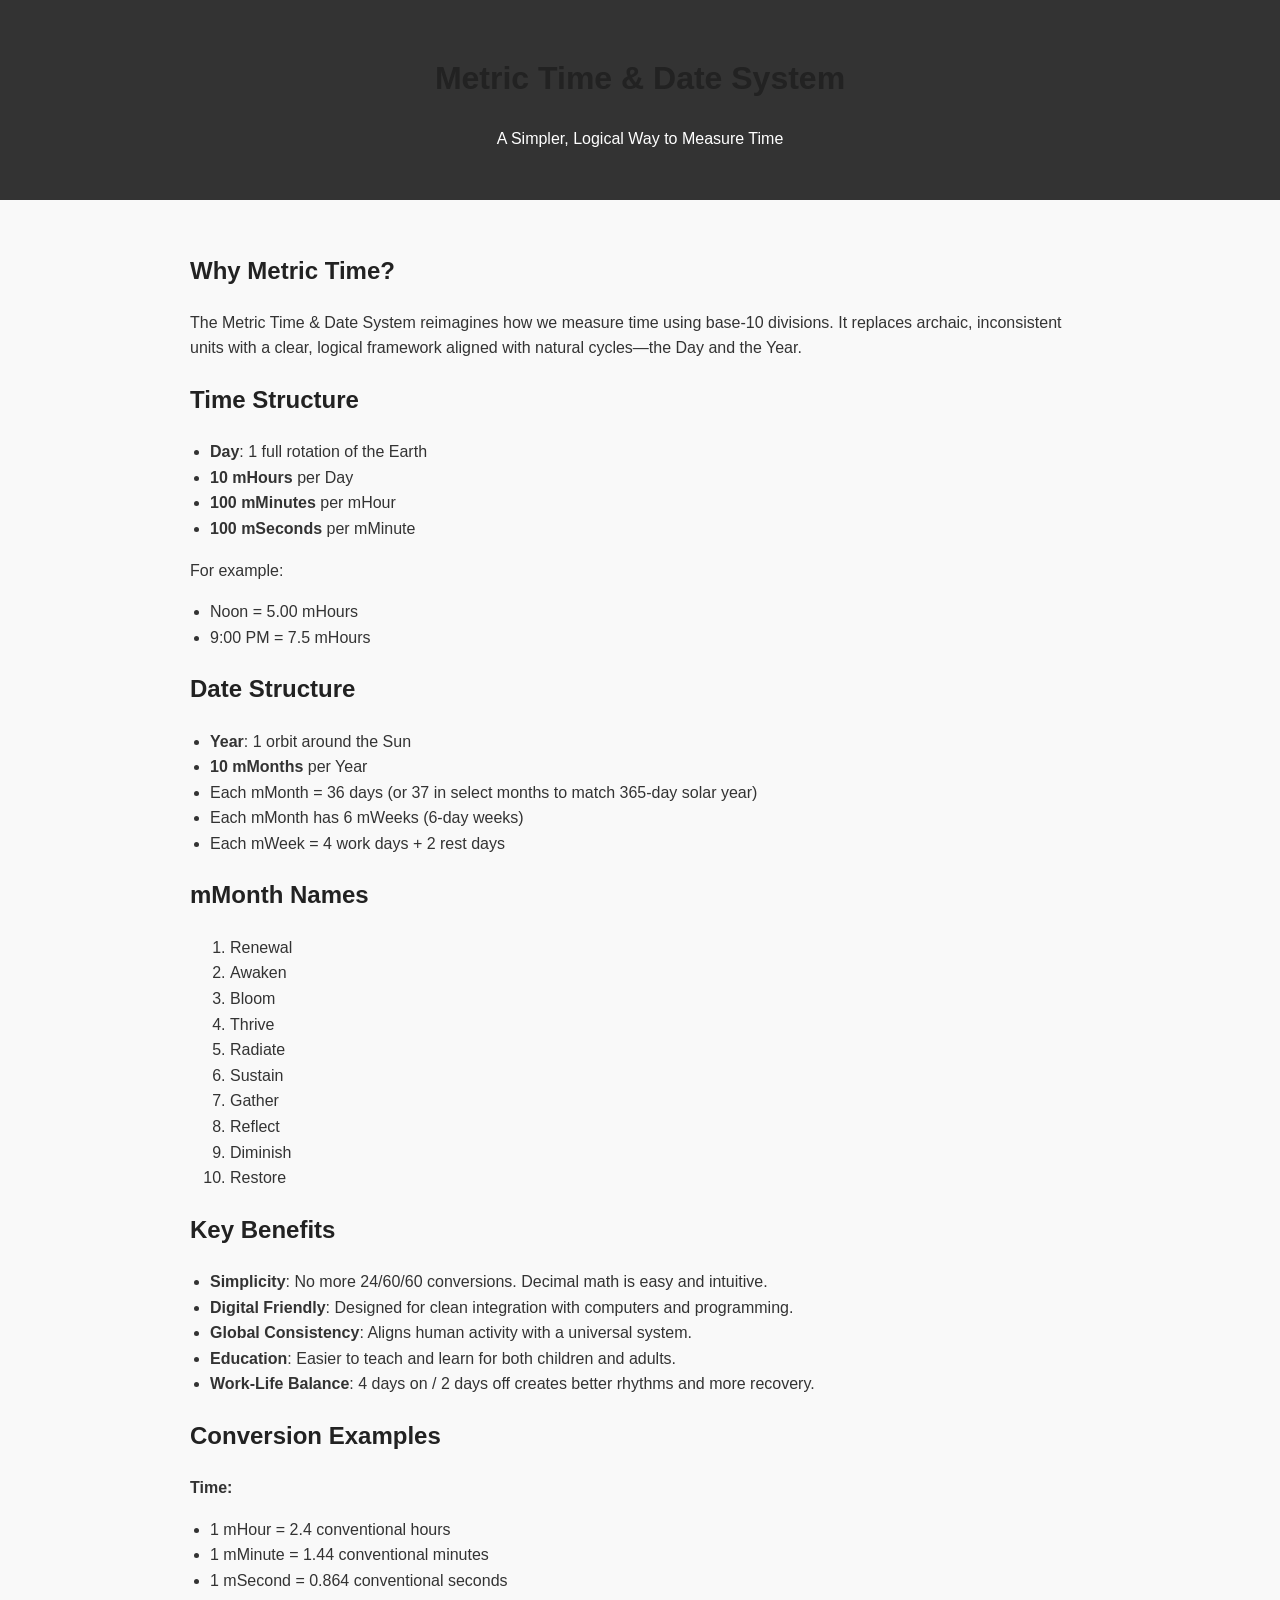
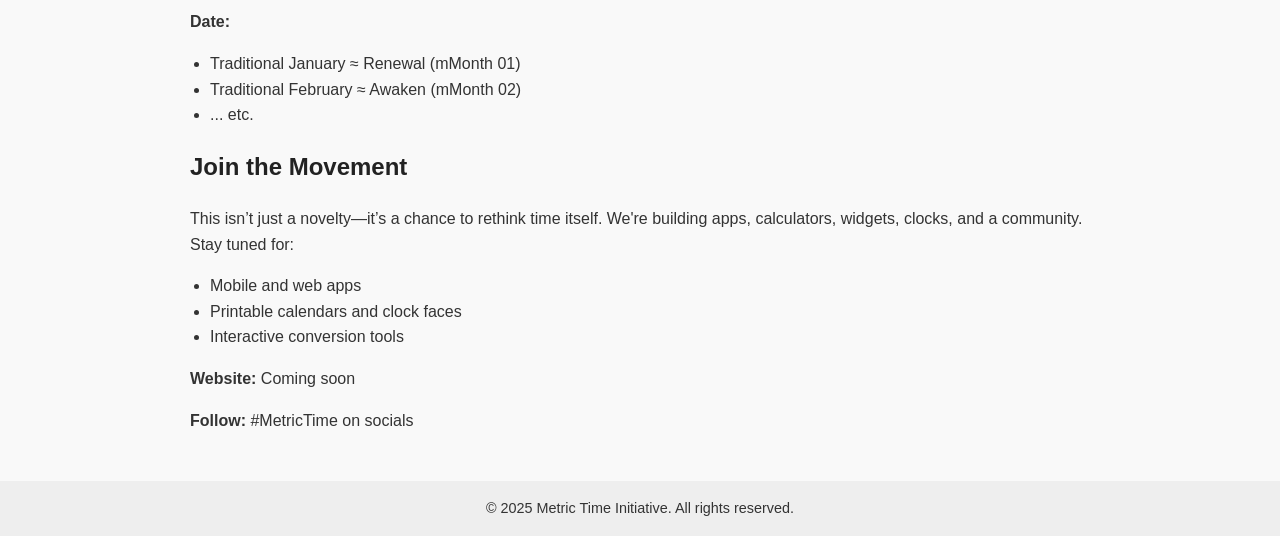
==== index.html @ c1e048f3 "Create index.html" ====
<!DOCTYPE html>
<html lang="en">
<head>
  <meta charset="UTF-8">
  <meta name="viewport" content="width=device-width, initial-scale=1.0">
  <title>Metric Time & Date System</title>
  <style>
    body {
      font-family: Arial, sans-serif;
      line-height: 1.6;
      margin: 0;
      padding: 0;
      background: #f9f9f9;
      color: #333;
    }
    header {
      background: #333;
      color: #fff;
      padding: 2rem;
      text-align: center;
    }
    section {
      padding: 2rem;
      max-width: 900px;
      margin: auto;
    }
    h1, h2, h3 {
      color: #222;
    }
    ul {
      padding-left: 20px;
    }
    footer {
      background: #eee;
      padding: 1rem;
      text-align: center;
      font-size: 0.9rem;
    }
  </style>
</head>
<body>
  <header>
    <h1>Metric Time & Date System</h1>
    <p>A Simpler, Logical Way to Measure Time</p>
  </header>

  <section>
    <h2>Why Metric Time?</h2>
    <p>The Metric Time & Date System reimagines how we measure time using base-10 divisions. It replaces archaic, inconsistent units with a clear, logical framework aligned with natural cycles—the Day and the Year.</p>

    <h2>Time Structure</h2>
    <ul>
      <li><strong>Day</strong>: 1 full rotation of the Earth</li>
      <li><strong>10 mHours</strong> per Day</li>
      <li><strong>100 mMinutes</strong> per mHour</li>
      <li><strong>100 mSeconds</strong> per mMinute</li>
    </ul>
    <p>For example:
      <ul>
        <li>Noon = 5.00 mHours</li>
        <li>9:00 PM = 7.5 mHours</li>
      </ul>
    </p>

    <h2>Date Structure</h2>
    <ul>
      <li><strong>Year</strong>: 1 orbit around the Sun</li>
      <li><strong>10 mMonths</strong> per Year</li>
      <li>Each mMonth = 36 days (or 37 in select months to match 365-day solar year)</li>
      <li>Each mMonth has 6 mWeeks (6-day weeks)</li>
      <li>Each mWeek = 4 work days + 2 rest days</li>
    </ul>

    <h2>mMonth Names</h2>
    <ol>
      <li>Renewal</li>
      <li>Awaken</li>
      <li>Bloom</li>
      <li>Thrive</li>
      <li>Radiate</li>
      <li>Sustain</li>
      <li>Gather</li>
      <li>Reflect</li>
      <li>Diminish</li>
      <li>Restore</li>
    </ol>

    <h2>Key Benefits</h2>
    <ul>
      <li><strong>Simplicity</strong>: No more 24/60/60 conversions. Decimal math is easy and intuitive.</li>
      <li><strong>Digital Friendly</strong>: Designed for clean integration with computers and programming.</li>
      <li><strong>Global Consistency</strong>: Aligns human activity with a universal system.</li>
      <li><strong>Education</strong>: Easier to teach and learn for both children and adults.</li>
      <li><strong>Work-Life Balance</strong>: 4 days on / 2 days off creates better rhythms and more recovery.</li>
    </ul>

    <h2>Conversion Examples</h2>
    <p><strong>Time:</strong></p>
    <ul>
      <li>1 mHour = 2.4 conventional hours</li>
      <li>1 mMinute = 1.44 conventional minutes</li>
      <li>1 mSecond = 0.864 conventional seconds</li>
    </ul>

    <p><strong>Date:</strong></p>
    <ul>
      <li>Traditional January ≈ Renewal (mMonth 01)</li>
      <li>Traditional February ≈ Awaken (mMonth 02)</li>
      <li>... etc.</li>
    </ul>

    <h2>Join the Movement</h2>
    <p>This isn’t just a novelty—it’s a chance to rethink time itself. We're building apps, calculators, widgets, clocks, and a community. Stay tuned for:</p>
    <ul>
      <li>Mobile and web apps</li>
      <li>Printable calendars and clock faces</li>
      <li>Interactive conversion tools</li>
    </ul>
    <p><strong>Website:</strong> Coming soon</p>
    <p><strong>Follow:</strong> #MetricTime on socials</p>
  </section>

  <footer>
    &copy; 2025 Metric Time Initiative. All rights reserved.
  </footer>
</body>
</html>
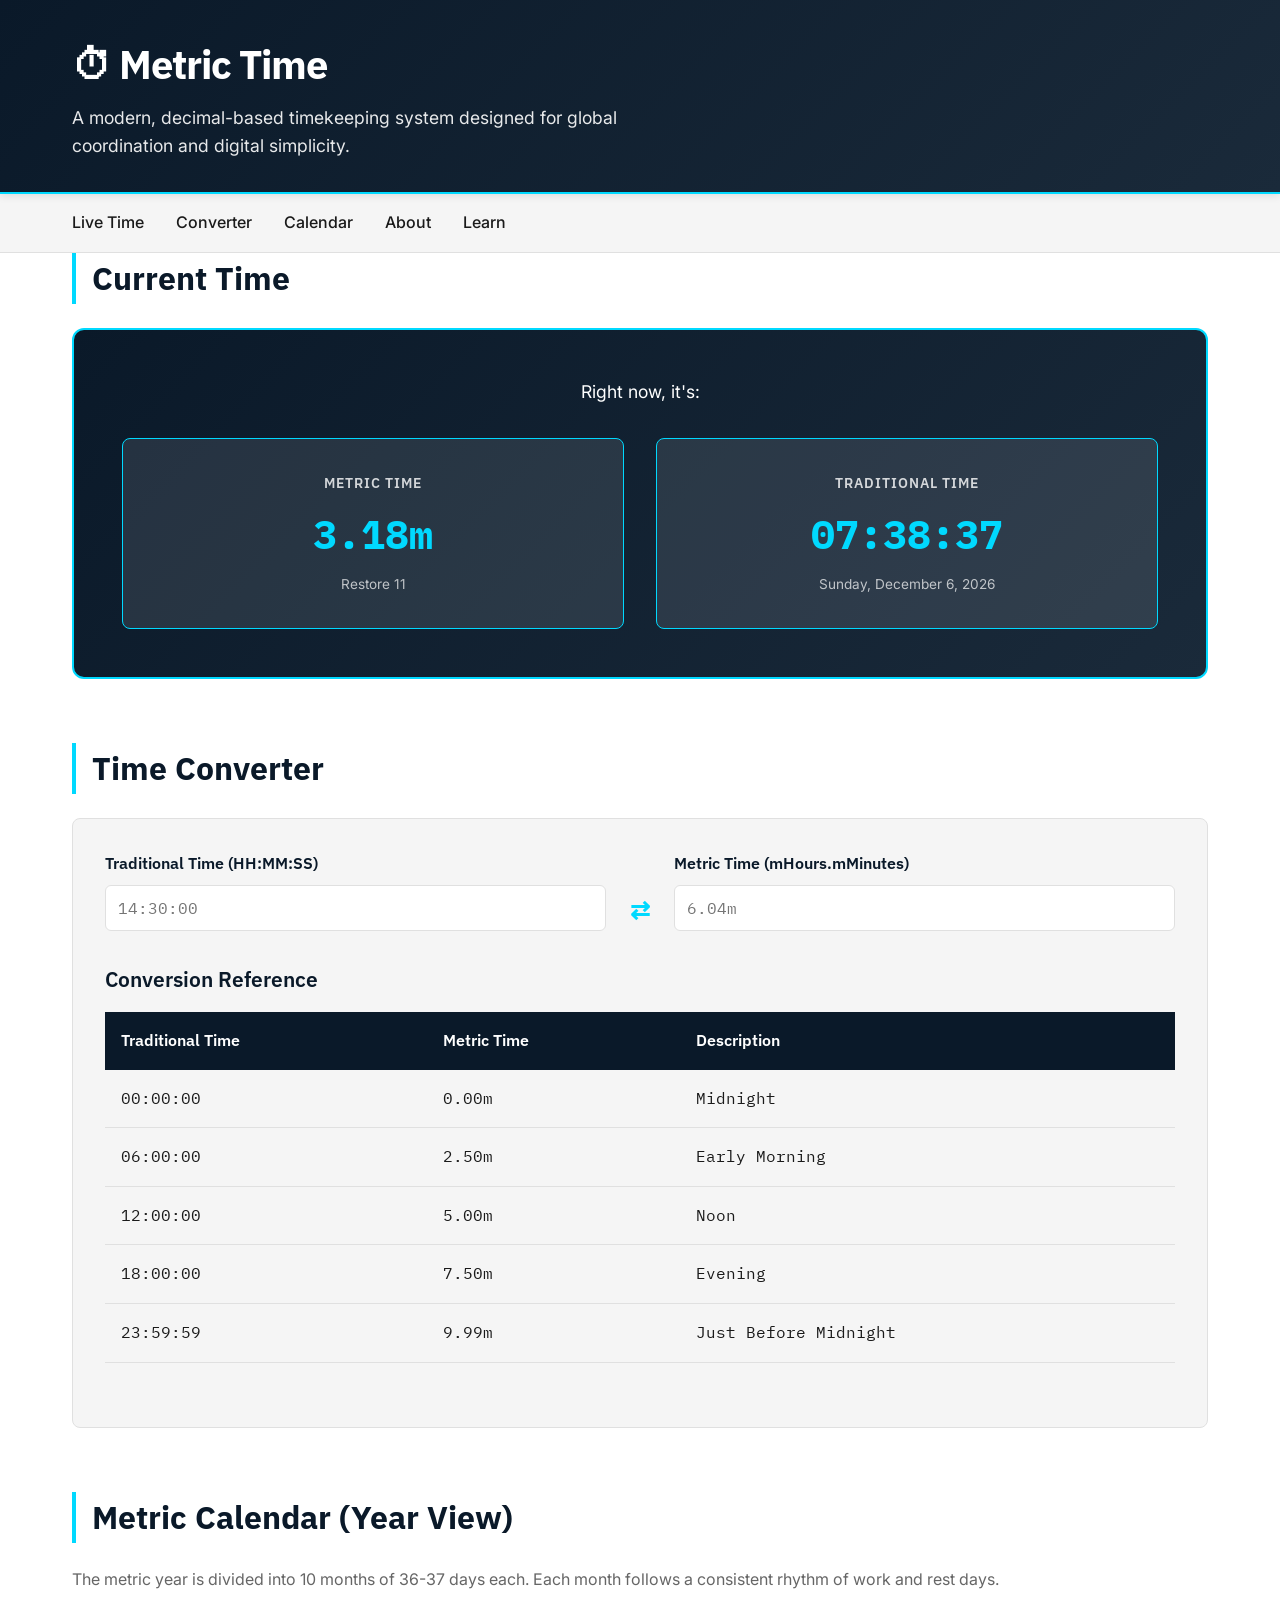
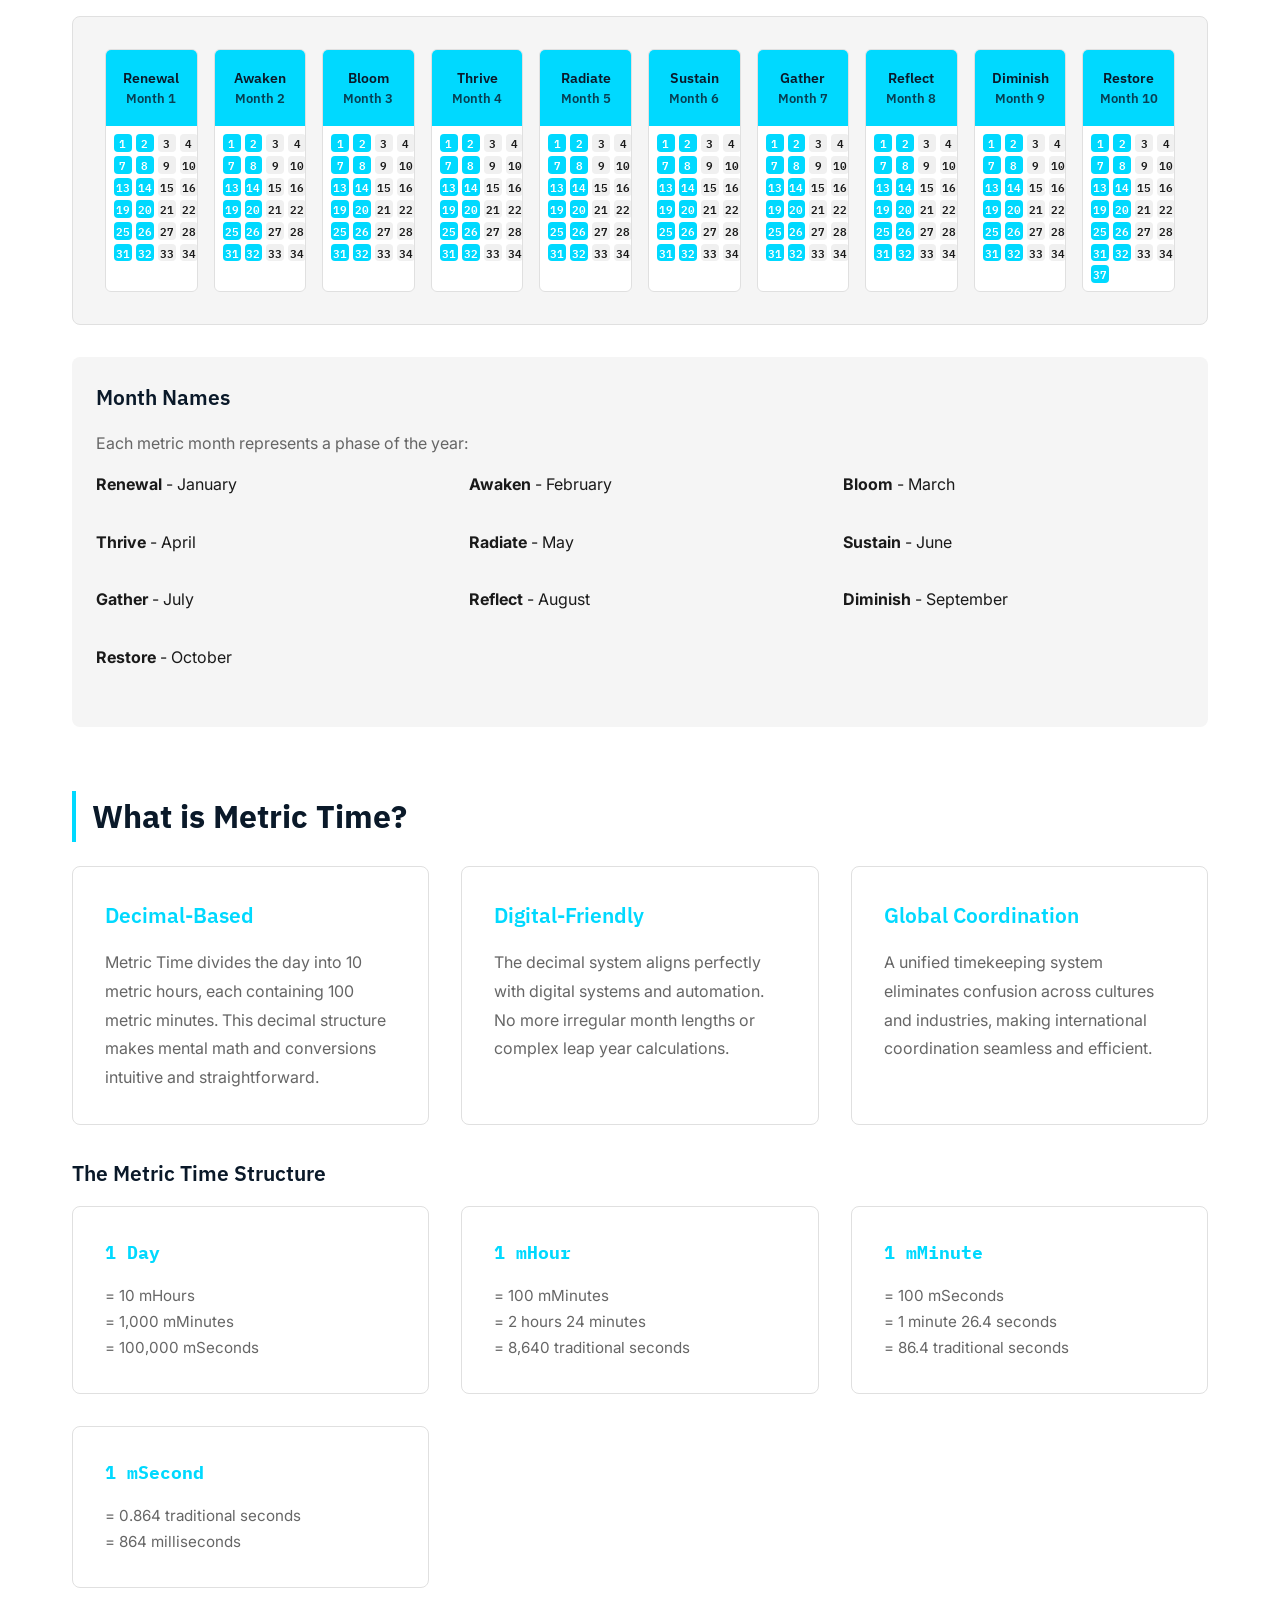
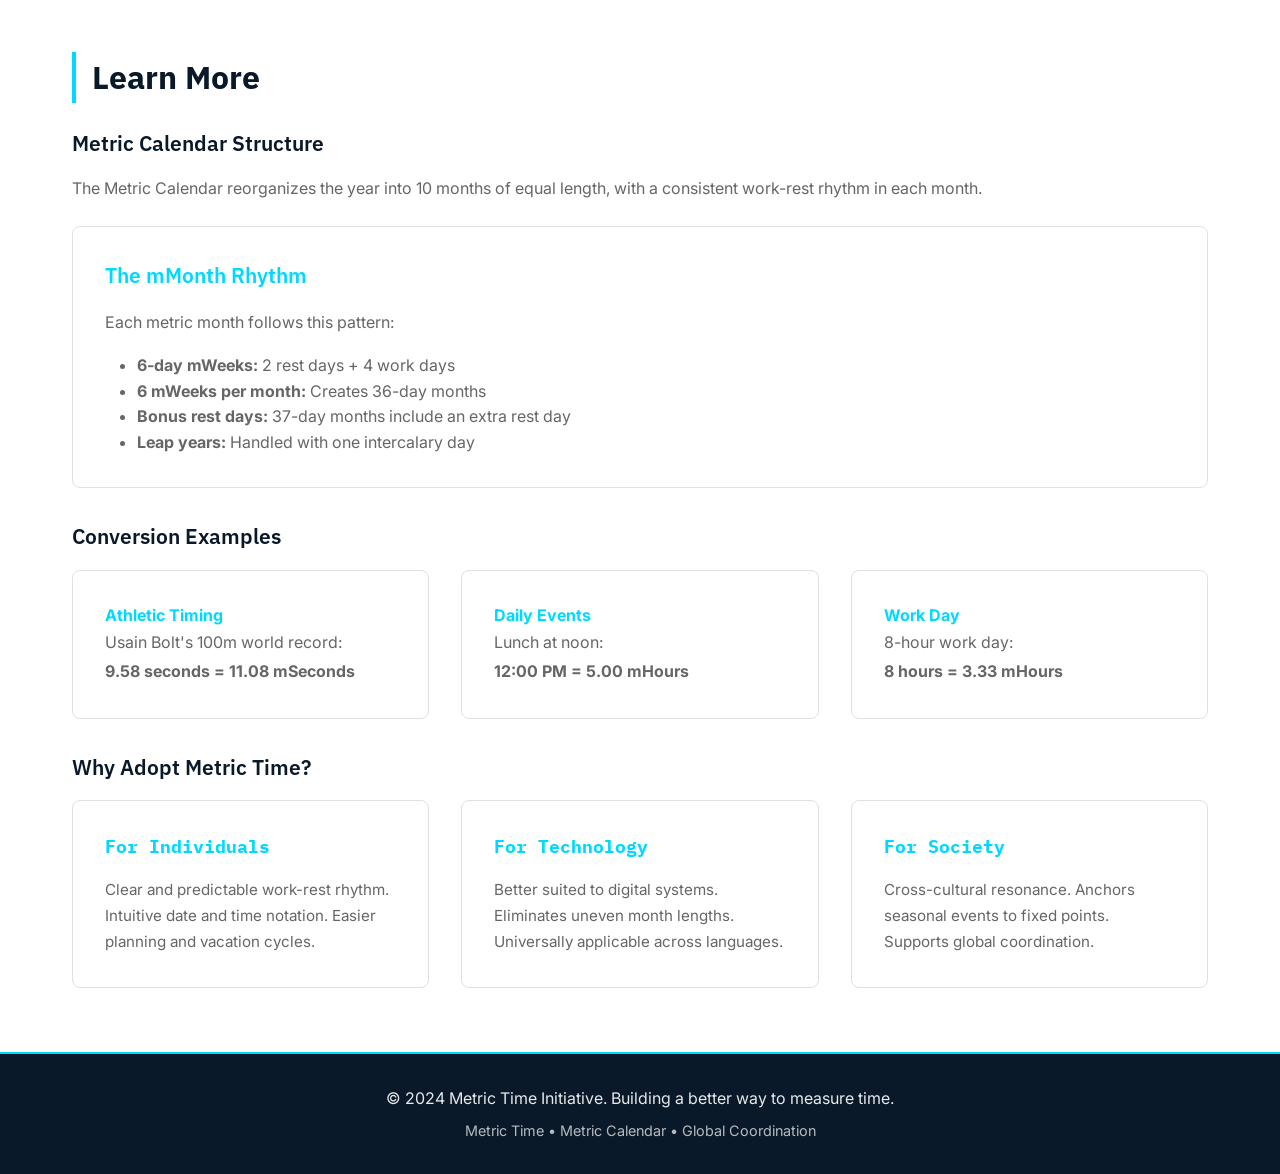
==== commit d43e7808: "Add complete Metric Time website with live converter, calendar, and educational content" ====
--- a/index.html
+++ b/index.html
@@ -1,127 +1,920 @@
 <!DOCTYPE html>
 <html lang="en">
 <head>
-  <meta charset="UTF-8">
-  <meta name="viewport" content="width=device-width, initial-scale=1.0">
-  <title>Metric Time & Date System</title>
-  <style>
-    body {
-      font-family: Arial, sans-serif;
-      line-height: 1.6;
-      margin: 0;
-      padding: 0;
-      background: #f9f9f9;
-      color: #333;
-    }
-    header {
-      background: #333;
-      color: #fff;
-      padding: 2rem;
-      text-align: center;
-    }
-    section {
-      padding: 2rem;
-      max-width: 900px;
-      margin: auto;
-    }
-    h1, h2, h3 {
-      color: #222;
-    }
-    ul {
-      padding-left: 20px;
-    }
-    footer {
-      background: #eee;
-      padding: 1rem;
-      text-align: center;
-      font-size: 0.9rem;
-    }
-  </style>
+    <meta charset="UTF-8">
+    <meta name="viewport" content="width=device-width, initial-scale=1.0">
+    <title>Metric Time - A Modern Timekeeping System</title>
+    <link rel="preconnect" href="https://fonts.googleapis.com">
+    <link rel="preconnect" href="https://fonts.gstatic.com" crossorigin>
+    <link href="https://fonts.googleapis.com/css2?family=IBM+Plex+Mono:wght@400;600;700&family=IBM+Plex+Sans:wght@400;500;600;700&family=Inter:wght@400;500;600;700&display=swap" rel="stylesheet">
+    <style>
+        * {
+            margin: 0;
+            padding: 0;
+            box-sizing: border-box;
+        }
+
+        :root {
+            --primary: #00d9ff;
+            --primary-dark: #00a8cc;
+            --secondary: #0a1929;
+            --text: #1a1a1a;
+            --text-light: #666666;
+            --bg: #ffffff;
+            --bg-light: #f5f5f5;
+            --border: #e0e0e0;
+            --success: #28a745;
+            --warning: #ff9800;
+        }
+
+        body {
+            font-family: 'Inter', -apple-system, BlinkMacSystemFont, 'Segoe UI', Roboto, sans-serif;
+            color: var(--text);
+            background-color: var(--bg);
+            line-height: 1.6;
+        }
+
+        header {
+            background: linear-gradient(135deg, var(--secondary) 0%, #1a2a3a 100%);
+            color: white;
+            padding: 2rem 0;
+            border-bottom: 2px solid var(--primary);
+            position: sticky;
+            top: 0;
+            z-index: 100;
+            box-shadow: 0 2px 8px rgba(0, 0, 0, 0.1);
+        }
+
+        .container {
+            max-width: 1200px;
+            margin: 0 auto;
+            padding: 0 2rem;
+        }
+
+        header h1 {
+            font-family: 'IBM Plex Sans', sans-serif;
+            font-size: 2.5rem;
+            font-weight: 700;
+            margin-bottom: 0.5rem;
+            letter-spacing: -1px;
+        }
+
+        header p {
+            font-size: 1.1rem;
+            opacity: 0.9;
+            max-width: 600px;
+        }
+
+        nav {
+            background: var(--bg-light);
+            border-bottom: 1px solid var(--border);
+            padding: 1rem 0;
+            position: sticky;
+            top: 80px;
+            z-index: 99;
+        }
+
+        nav ul {
+            list-style: none;
+            display: flex;
+            gap: 2rem;
+            max-width: 1200px;
+            margin: 0 auto;
+            padding: 0 2rem;
+        }
+
+        nav a {
+            text-decoration: none;
+            color: var(--text);
+            font-weight: 500;
+            transition: color 0.3s ease;
+            padding: 0.5rem 0;
+            border-bottom: 2px solid transparent;
+        }
+
+        nav a:hover {
+            color: var(--primary);
+            border-bottom-color: var(--primary);
+        }
+
+        main {
+            padding: 3rem 0;
+        }
+
+        section {
+            margin-bottom: 4rem;
+            scroll-margin-top: 180px;
+        }
+
+        h2 {
+            font-family: 'IBM Plex Sans', sans-serif;
+            font-size: 2rem;
+            font-weight: 700;
+            margin-bottom: 1.5rem;
+            color: var(--secondary);
+            border-left: 4px solid var(--primary);
+            padding-left: 1rem;
+        }
+
+        h3 {
+            font-family: 'IBM Plex Sans', sans-serif;
+            font-size: 1.3rem;
+            font-weight: 600;
+            margin-bottom: 1rem;
+            color: var(--secondary);
+        }
+
+        .grid {
+            display: grid;
+            grid-template-columns: repeat(auto-fit, minmax(300px, 1fr));
+            gap: 2rem;
+            margin-bottom: 2rem;
+        }
+
+        .card {
+            background: var(--bg);
+            border: 1px solid var(--border);
+            border-radius: 8px;
+            padding: 2rem;
+            transition: all 0.3s ease;
+        }
+
+        .card:hover {
+            border-color: var(--primary);
+            box-shadow: 0 4px 12px rgba(0, 217, 255, 0.1);
+            transform: translateY(-2px);
+        }
+
+        .card h3 {
+            color: var(--primary);
+            margin-bottom: 1rem;
+        }
+
+        .card p {
+            color: var(--text-light);
+            line-height: 1.8;
+        }
+
+        /* Live Display Section */
+        .live-display {
+            background: linear-gradient(135deg, var(--secondary) 0%, #1a2a3a 100%);
+            color: white;
+            padding: 3rem;
+            border-radius: 12px;
+            margin-bottom: 2rem;
+            text-align: center;
+            border: 2px solid var(--primary);
+        }
+
+        .time-display {
+            display: grid;
+            grid-template-columns: 1fr 1fr;
+            gap: 2rem;
+            margin-top: 2rem;
+        }
+
+        .time-box {
+            background: rgba(255, 255, 255, 0.1);
+            padding: 2rem;
+            border-radius: 8px;
+            border: 1px solid var(--primary);
+        }
+
+        .time-box h4 {
+            font-family: 'IBM Plex Sans', sans-serif;
+            font-size: 0.9rem;
+            font-weight: 600;
+            opacity: 0.8;
+            margin-bottom: 0.5rem;
+            text-transform: uppercase;
+            letter-spacing: 1px;
+        }
+
+        .time-value {
+            font-family: 'IBM Plex Mono', monospace;
+            font-size: 2.5rem;
+            font-weight: 700;
+            color: var(--primary);
+            margin-bottom: 0.5rem;
+        }
+
+        .time-label {
+            font-size: 0.85rem;
+            opacity: 0.7;
+        }
+
+        /* Converter Section */
+        .converter {
+            background: var(--bg-light);
+            padding: 2rem;
+            border-radius: 8px;
+            border: 1px solid var(--border);
+        }
+
+        .converter-grid {
+            display: grid;
+            grid-template-columns: 1fr auto 1fr;
+            gap: 1.5rem;
+            align-items: flex-end;
+            margin-bottom: 2rem;
+        }
+
+        .input-group {
+            display: flex;
+            flex-direction: column;
+        }
+
+        .input-group label {
+            font-weight: 600;
+            margin-bottom: 0.5rem;
+            color: var(--secondary);
+            font-family: 'IBM Plex Sans', sans-serif;
+        }
+
+        .input-group input {
+            padding: 0.75rem;
+            border: 1px solid var(--border);
+            border-radius: 6px;
+            font-family: 'IBM Plex Mono', monospace;
+            font-size: 1rem;
+            transition: border-color 0.3s ease;
+        }
+
+        .input-group input:focus {
+            outline: none;
+            border-color: var(--primary);
+            box-shadow: 0 0 0 3px rgba(0, 217, 255, 0.1);
+        }
+
+        .converter-arrow {
+            color: var(--primary);
+            font-size: 1.5rem;
+            font-weight: bold;
+        }
+
+        .result-box {
+            background: white;
+            padding: 1.5rem;
+            border-radius: 6px;
+            border-left: 4px solid var(--primary);
+            margin-top: 1rem;
+        }
+
+        .result-box p {
+            font-family: 'IBM Plex Mono', monospace;
+            font-size: 1.1rem;
+            color: var(--primary);
+            font-weight: 600;
+        }
+
+        /* Calendar Section */
+        .calendar-container {
+            background: var(--bg-light);
+            padding: 2rem;
+            border-radius: 8px;
+            border: 1px solid var(--border);
+            overflow-x: auto;
+        }
+
+        .calendar-grid {
+            display: grid;
+            grid-template-columns: repeat(10, 1fr);
+            gap: 1rem;
+            min-width: 1000px;
+        }
+
+        .month-column {
+            background: white;
+            border: 1px solid var(--border);
+            border-radius: 6px;
+            overflow: hidden;
+        }
+
+        .month-header {
+            background: var(--primary);
+            color: var(--secondary);
+            padding: 1rem;
+            text-align: center;
+            font-weight: 600;
+            font-family: 'IBM Plex Sans', sans-serif;
+            font-size: 0.9rem;
+        }
+
+        .month-days {
+            padding: 0.5rem;
+            display: grid;
+            grid-template-columns: repeat(6, 1fr);
+            gap: 0.25rem;
+        }
+
+        .day {
+            aspect-ratio: 1;
+            display: flex;
+            align-items: center;
+            justify-content: center;
+            font-size: 0.7rem;
+            font-weight: 600;
+            border-radius: 4px;
+            cursor: pointer;
+            transition: all 0.2s ease;
+            font-family: 'IBM Plex Mono', monospace;
+        }
+
+        .day.work {
+            background: #f0f0f0;
+            color: var(--text);
+        }
+
+        .day.rest {
+            background: var(--primary);
+            color: white;
+        }
+
+        .day:hover {
+            transform: scale(1.1);
+            box-shadow: 0 2px 4px rgba(0, 0, 0, 0.2);
+        }
+
+        /* Education Section */
+        .education-grid {
+            display: grid;
+            grid-template-columns: repeat(auto-fit, minmax(280px, 1fr));
+            gap: 2rem;
+        }
+
+        .education-card {
+            background: white;
+            border: 1px solid var(--border);
+            border-radius: 8px;
+            padding: 2rem;
+        }
+
+        .education-card h4 {
+            font-family: 'IBM Plex Mono', monospace;
+            color: var(--primary);
+            margin-bottom: 1rem;
+            font-size: 1.1rem;
+        }
+
+        .education-card p {
+            color: var(--text-light);
+            font-size: 0.95rem;
+            line-height: 1.7;
+        }
+
+        /* Comparison Table */
+        .comparison-table {
+            width: 100%;
+            border-collapse: collapse;
+            margin-bottom: 2rem;
+        }
+
+        .comparison-table th {
+            background: var(--secondary);
+            color: white;
+            padding: 1rem;
+            text-align: left;
+            font-family: 'IBM Plex Sans', sans-serif;
+            font-weight: 600;
+        }
+
+        .comparison-table td {
+            padding: 1rem;
+            border-bottom: 1px solid var(--border);
+            font-family: 'IBM Plex Mono', monospace;
+        }
+
+        .comparison-table tr:hover {
+            background: var(--bg-light);
+        }
+
+        /* Button Styles */
+        button {
+            background: var(--primary);
+            color: var(--secondary);
+            border: none;
+            padding: 0.75rem 1.5rem;
+            border-radius: 6px;
+            font-weight: 600;
+            cursor: pointer;
+            transition: all 0.3s ease;
+            font-family: 'IBM Plex Sans', sans-serif;
+        }
+
+        button:hover {
+            background: var(--primary-dark);
+            transform: translateY(-2px);
+            box-shadow: 0 4px 12px rgba(0, 217, 255, 0.2);
+        }
+
+        button:active {
+            transform: translateY(0);
+        }
+
+        /* Footer */
+        footer {
+            background: var(--secondary);
+            color: white;
+            padding: 2rem 0;
+            margin-top: 4rem;
+            border-top: 2px solid var(--primary);
+            text-align: center;
+        }
+
+        footer p {
+            opacity: 0.9;
+        }
+
+        /* Responsive */
+        @media (max-width: 768px) {
+            header h1 {
+                font-size: 1.8rem;
+            }
+
+            nav ul {
+                flex-direction: column;
+                gap: 0.5rem;
+            }
+
+            .time-display {
+                grid-template-columns: 1fr;
+            }
+
+            .converter-grid {
+                grid-template-columns: 1fr;
+            }
+
+            .converter-arrow {
+                transform: rotate(90deg);
+                margin: 0.5rem 0;
+            }
+
+            .calendar-grid {
+                min-width: 100%;
+                grid-template-columns: repeat(5, 1fr);
+            }
+
+            .month-column {
+                font-size: 0.8rem;
+            }
+        }
+
+        /* Utility Classes */
+        .text-center {
+            text-align: center;
+        }
+
+        .mt-2 {
+            margin-top: 1rem;
+        }
+
+        .mt-4 {
+            margin-top: 2rem;
+        }
+
+        .mb-2 {
+            margin-bottom: 1rem;
+        }
+
+        .mb-4 {
+            margin-bottom: 2rem;
+        }
+
+        .highlight {
+            color: var(--primary);
+            font-weight: 600;
+        }
+
+        code {
+            background: var(--bg-light);
+            padding: 0.25rem 0.5rem;
+            border-radius: 4px;
+            font-family: 'IBM Plex Mono', monospace;
+            font-size: 0.9em;
+        }
+    </style>
 </head>
 <body>
-  <header>
-    <h1>Metric Time & Date System</h1>
-    <p>A Simpler, Logical Way to Measure Time</p>
-  </header>
-
-  <section>
-    <h2>Why Metric Time?</h2>
-    <p>The Metric Time & Date System reimagines how we measure time using base-10 divisions. It replaces archaic, inconsistent units with a clear, logical framework aligned with natural cycles—the Day and the Year.</p>
-
-    <h2>Time Structure</h2>
-    <ul>
-      <li><strong>Day</strong>: 1 full rotation of the Earth</li>
-      <li><strong>10 mHours</strong> per Day</li>
-      <li><strong>100 mMinutes</strong> per mHour</li>
-      <li><strong>100 mSeconds</strong> per mMinute</li>
-    </ul>
-    <p>For example:
-      <ul>
-        <li>Noon = 5.00 mHours</li>
-        <li>9:00 PM = 7.5 mHours</li>
-      </ul>
-    </p>
-
-    <h2>Date Structure</h2>
-    <ul>
-      <li><strong>Year</strong>: 1 orbit around the Sun</li>
-      <li><strong>10 mMonths</strong> per Year</li>
-      <li>Each mMonth = 36 days (or 37 in select months to match 365-day solar year)</li>
-      <li>Each mMonth has 6 mWeeks (6-day weeks)</li>
-      <li>Each mWeek = 4 work days + 2 rest days</li>
-    </ul>
-
-    <h2>mMonth Names</h2>
-    <ol>
-      <li>Renewal</li>
-      <li>Awaken</li>
-      <li>Bloom</li>
-      <li>Thrive</li>
-      <li>Radiate</li>
-      <li>Sustain</li>
-      <li>Gather</li>
-      <li>Reflect</li>
-      <li>Diminish</li>
-      <li>Restore</li>
-    </ol>
-
-    <h2>Key Benefits</h2>
-    <ul>
-      <li><strong>Simplicity</strong>: No more 24/60/60 conversions. Decimal math is easy and intuitive.</li>
-      <li><strong>Digital Friendly</strong>: Designed for clean integration with computers and programming.</li>
-      <li><strong>Global Consistency</strong>: Aligns human activity with a universal system.</li>
-      <li><strong>Education</strong>: Easier to teach and learn for both children and adults.</li>
-      <li><strong>Work-Life Balance</strong>: 4 days on / 2 days off creates better rhythms and more recovery.</li>
-    </ul>
-
-    <h2>Conversion Examples</h2>
-    <p><strong>Time:</strong></p>
-    <ul>
-      <li>1 mHour = 2.4 conventional hours</li>
-      <li>1 mMinute = 1.44 conventional minutes</li>
-      <li>1 mSecond = 0.864 conventional seconds</li>
-    </ul>
-
-    <p><strong>Date:</strong></p>
-    <ul>
-      <li>Traditional January ≈ Renewal (mMonth 01)</li>
-      <li>Traditional February ≈ Awaken (mMonth 02)</li>
-      <li>... etc.</li>
-    </ul>
-
-    <h2>Join the Movement</h2>
-    <p>This isn’t just a novelty—it’s a chance to rethink time itself. We're building apps, calculators, widgets, clocks, and a community. Stay tuned for:</p>
-    <ul>
-      <li>Mobile and web apps</li>
-      <li>Printable calendars and clock faces</li>
-      <li>Interactive conversion tools</li>
-    </ul>
-    <p><strong>Website:</strong> Coming soon</p>
-    <p><strong>Follow:</strong> #MetricTime on socials</p>
-  </section>
-
-  <footer>
-    &copy; 2025 Metric Time Initiative. All rights reserved.
-  </footer>
+    <header>
+        <div class="container">
+            <h1>⏱ Metric Time</h1>
+            <p>A modern, decimal-based timekeeping system designed for global coordination and digital simplicity.</p>
+        </div>
+    </header>
+
+    <nav>
+        <ul>
+            <li><a href="#live">Live Time</a></li>
+            <li><a href="#converter">Converter</a></li>
+            <li><a href="#calendar">Calendar</a></li>
+            <li><a href="#about">About</a></li>
+            <li><a href="#education">Learn</a></li>
+        </ul>
+    </nav>
+
+    <main class="container">
+        <!-- Live Display Section -->
+        <section id="live">
+            <h2>Current Time</h2>
+            <div class="live-display">
+                <p style="font-size: 1.1rem; margin-bottom: 1rem;">Right now, it's:</p>
+                <div class="time-display">
+                    <div class="time-box">
+                        <h4>Metric Time</h4>
+                        <div class="time-value" id="metricTime">0.00m</div>
+                        <div class="time-label" id="metricDate">Loading...</div>
+                    </div>
+                    <div class="time-box">
+                        <h4>Traditional Time</h4>
+                        <div class="time-value" id="traditionalTime">00:00:00</div>
+                        <div class="time-label" id="traditionalDate">Loading...</div>
+                    </div>
+                </div>
+            </div>
+        </section>
+
+        <!-- Converter Section -->
+        <section id="converter">
+            <h2>Time Converter</h2>
+            <div class="converter">
+                <div class="converter-grid">
+                    <div class="input-group">
+                        <label for="tradInput">Traditional Time (HH:MM:SS)</label>
+                        <input type="text" id="tradInput" placeholder="14:30:00">
+                    </div>
+                    <div class="converter-arrow">⇄</div>
+                    <div class="input-group">
+                        <label for="metricInput">Metric Time (mHours.mMinutes)</label>
+                        <input type="text" id="metricInput" placeholder="6.04m">
+                    </div>
+                </div>
+
+                <div id="conversionResult"></div>
+
+                <h3 style="margin-top: 2rem;">Conversion Reference</h3>
+                <table class="comparison-table">
+                    <thead>
+                        <tr>
+                            <th>Traditional Time</th>
+                            <th>Metric Time</th>
+                            <th>Description</th>
+                        </tr>
+                    </thead>
+                    <tbody>
+                        <tr>
+                            <td>00:00:00</td>
+                            <td>0.00m</td>
+                            <td>Midnight</td>
+                        </tr>
+                        <tr>
+                            <td>06:00:00</td>
+                            <td>2.50m</td>
+                            <td>Early Morning</td>
+                        </tr>
+                        <tr>
+                            <td>12:00:00</td>
+                            <td>5.00m</td>
+                            <td>Noon</td>
+                        </tr>
+                        <tr>
+                            <td>18:00:00</td>
+                            <td>7.50m</td>
+                            <td>Evening</td>
+                        </tr>
+                        <tr>
+                            <td>23:59:59</td>
+                            <td>9.99m</td>
+                            <td>Just Before Midnight</td>
+                        </tr>
+                    </tbody>
+                </table>
+            </div>
+        </section>
+
+        <!-- Calendar Section -->
+        <section id="calendar">
+            <h2>Metric Calendar (Year View)</h2>
+            <p style="margin-bottom: 1.5rem; color: var(--text-light);">
+                The metric year is divided into 10 months of 36-37 days each. Each month follows a consistent rhythm of work and rest days.
+            </p>
+            <div class="calendar-container">
+                <div class="calendar-grid" id="calendarGrid"></div>
+            </div>
+            <div style="margin-top: 2rem; padding: 1.5rem; background: var(--bg-light); border-radius: 8px;">
+                <h3>Month Names</h3>
+                <p style="color: var(--text-light); margin-bottom: 1rem;">Each metric month represents a phase of the year:</p>
+                <div class="grid">
+                    <div><strong>Renewal</strong> - January</div>
+                    <div><strong>Awaken</strong> - February</div>
+                    <div><strong>Bloom</strong> - March</div>
+                    <div><strong>Thrive</strong> - April</div>
+                    <div><strong>Radiate</strong> - May</div>
+                    <div><strong>Sustain</strong> - June</div>
+                    <div><strong>Gather</strong> - July</div>
+                    <div><strong>Reflect</strong> - August</div>
+                    <div><strong>Diminish</strong> - September</div>
+                    <div><strong>Restore</strong> - October</div>
+                </div>
+            </div>
+        </section>
+
+        <!-- About Section -->
+        <section id="about">
+            <h2>What is Metric Time?</h2>
+            <div class="grid">
+                <div class="card">
+                    <h3>Decimal-Based</h3>
+                    <p>Metric Time divides the day into 10 metric hours, each containing 100 metric minutes. This decimal structure makes mental math and conversions intuitive and straightforward.</p>
+                </div>
+                <div class="card">
+                    <h3>Digital-Friendly</h3>
+                    <p>The decimal system aligns perfectly with digital systems and automation. No more irregular month lengths or complex leap year calculations.</p>
+                </div>
+                <div class="card">
+                    <h3>Global Coordination</h3>
+                    <p>A unified timekeeping system eliminates confusion across cultures and industries, making international coordination seamless and efficient.</p>
+                </div>
+            </div>
+
+            <h3 style="margin-top: 2rem;">The Metric Time Structure</h3>
+            <div class="education-grid">
+                <div class="education-card">
+                    <h4>1 Day</h4>
+                    <p>= 10 mHours<br>= 1,000 mMinutes<br>= 100,000 mSeconds</p>
+                </div>
+                <div class="education-card">
+                    <h4>1 mHour</h4>
+                    <p>= 100 mMinutes<br>= 2 hours 24 minutes<br>= 8,640 traditional seconds</p>
+                </div>
+                <div class="education-card">
+                    <h4>1 mMinute</h4>
+                    <p>= 100 mSeconds<br>= 1 minute 26.4 seconds<br>= 86.4 traditional seconds</p>
+                </div>
+                <div class="education-card">
+                    <h4>1 mSecond</h4>
+                    <p>= 0.864 traditional seconds<br>= 864 milliseconds</p>
+                </div>
+            </div>
+        </section>
+
+        <!-- Education Section -->
+        <section id="education">
+            <h2>Learn More</h2>
+            
+            <h3>Metric Calendar Structure</h3>
+            <p style="margin-bottom: 1.5rem; color: var(--text-light);">
+                The Metric Calendar reorganizes the year into 10 months of equal length, with a consistent work-rest rhythm in each month.
+            </p>
+            
+            <div class="card" style="margin-bottom: 2rem;">
+                <h3>The mMonth Rhythm</h3>
+                <p style="margin-bottom: 1rem;">Each metric month follows this pattern:</p>
+                <ul style="margin-left: 2rem; color: var(--text-light);">
+                    <li><strong>6-day mWeeks:</strong> 2 rest days + 4 work days</li>
+                    <li><strong>6 mWeeks per month:</strong> Creates 36-day months</li>
+                    <li><strong>Bonus rest days:</strong> 37-day months include an extra rest day</li>
+                    <li><strong>Leap years:</strong> Handled with one intercalary day</li>
+                </ul>
+            </div>
+
+            <h3>Conversion Examples</h3>
+            <div class="grid">
+                <div class="card">
+                    <h4 style="color: var(--primary);">Athletic Timing</h4>
+                    <p>Usain Bolt's 100m world record:<br><strong>9.58 seconds = 11.08 mSeconds</strong></p>
+                </div>
+                <div class="card">
+                    <h4 style="color: var(--primary);">Daily Events</h4>
+                    <p>Lunch at noon:<br><strong>12:00 PM = 5.00 mHours</strong></p>
+                </div>
+                <div class="card">
+                    <h4 style="color: var(--primary);">Work Day</h4>
+                    <p>8-hour work day:<br><strong>8 hours = 3.33 mHours</strong></p>
+                </div>
+            </div>
+
+            <h3 style="margin-top: 2rem;">Why Adopt Metric Time?</h3>
+            <div class="education-grid">
+                <div class="education-card">
+                    <h4>For Individuals</h4>
+                    <p>Clear and predictable work-rest rhythm. Intuitive date and time notation. Easier planning and vacation cycles.</p>
+                </div>
+                <div class="education-card">
+                    <h4>For Technology</h4>
+                    <p>Better suited to digital systems. Eliminates uneven month lengths. Universally applicable across languages.</p>
+                </div>
+                <div class="education-card">
+                    <h4>For Society</h4>
+                    <p>Cross-cultural resonance. Anchors seasonal events to fixed points. Supports global coordination.</p>
+                </div>
+            </div>
+        </section>
+    </main>
+
+    <footer>
+        <div class="container">
+            <p>&copy; 2024 Metric Time Initiative. Building a better way to measure time.</p>
+            <p style="font-size: 0.9rem; margin-top: 0.5rem; opacity: 0.7;">Metric Time • Metric Calendar • Global Coordination</p>
+        </div>
+    </footer>
+
+    <script>
+        // ========================================
+        // Metric Time Conversion Functions
+        // ========================================
+
+        // Convert traditional time (HH:MM:SS) to metric time
+        function traditionalToMetric(hours, minutes, seconds) {
+            const totalSeconds = hours * 3600 + minutes * 60 + seconds;
+            const metricSeconds = totalSeconds / 0.864;
+            const metricMinutes = metricSeconds / 100;
+            const metricHours = metricMinutes / 100;
+            return metricHours;
+        }
+
+        // Convert metric time to traditional time (HH:MM:SS)
+        function metricToTraditional(metricHours) {
+            const metricMinutes = metricHours * 100;
+            const metricSeconds = metricMinutes * 100;
+            const totalSeconds = metricSeconds * 0.864;
+            
+            const hours = Math.floor(totalSeconds / 3600);
+            const minutes = Math.floor((totalSeconds % 3600) / 60);
+            const seconds = Math.floor(totalSeconds % 60);
+            
+            return { hours, minutes, seconds };
+        }
+
+        // Format time values with leading zeros
+        function padZero(num) {
+            return String(num).padStart(2, '0');
+        }
+
+        // Format metric time with proper notation
+        function formatMetricTime(metricHours) {
+            const hours = Math.floor(metricHours);
+            const remaining = (metricHours - hours) * 100;
+            const minutes = Math.floor(remaining);
+            return `${hours}.${padZero(minutes)}m`;
+        }
+
+        // ========================================
+        // Live Time Display
+        // ========================================
+
+        function updateLiveTime() {
+            const now = new Date();
+            const hours = now.getHours();
+            const minutes = now.getMinutes();
+            const seconds = now.getSeconds();
+
+            // Calculate metric time
+            const metricHours = traditionalToMetric(hours, minutes, seconds);
+            
+            // Update display
+            document.getElementById('metricTime').textContent = formatMetricTime(metricHours);
+            document.getElementById('traditionalTime').textContent = 
+                `${padZero(hours)}:${padZero(minutes)}:${padZero(seconds)}`;
+            
+            // Update dates
+            const options = { weekday: 'long', year: 'numeric', month: 'long', day: 'numeric' };
+            document.getElementById('traditionalDate').textContent = now.toLocaleDateString('en-US', options);
+            
+            // Calculate metric date (simplified - day of year mapping)
+            const dayOfYear = Math.floor((now - new Date(now.getFullYear(), 0, 0)) / 86400000);
+            const metricMonth = Math.floor((dayOfYear - 1) / 36.5) + 1;
+            const metricDay = Math.floor(((dayOfYear - 1) % 36.5) + 1);
+            const monthNames = ['Renewal', 'Awaken', 'Bloom', 'Thrive', 'Radiate', 'Sustain', 'Gather', 'Reflect', 'Diminish', 'Restore'];
+            document.getElementById('metricDate').textContent = `${monthNames[metricMonth - 1]} ${padZero(metricDay)}`;
+        }
+
+        // Update live time every second
+        updateLiveTime();
+        setInterval(updateLiveTime, 1000);
+
+        // ========================================
+        // Time Converter
+        // ========================================
+
+        const tradInput = document.getElementById('tradInput');
+        const metricInput = document.getElementById('metricInput');
+        const conversionResult = document.getElementById('conversionResult');
+
+        tradInput.addEventListener('input', function() {
+            const value = this.value.trim();
+            if (!value) {
+                conversionResult.innerHTML = '';
+                metricInput.value = '';
+                return;
+            }
+
+            const parts = value.split(':');
+            if (parts.length === 3) {
+                const hours = parseInt(parts[0]) || 0;
+                const minutes = parseInt(parts[1]) || 0;
+                const seconds = parseInt(parts[2]) || 0;
+
+                if (hours >= 0 && hours < 24 && minutes >= 0 && minutes < 60 && seconds >= 0 && seconds < 60) {
+                    const metricHours = traditionalToMetric(hours, minutes, seconds);
+                    metricInput.value = formatMetricTime(metricHours);
+                    
+                    conversionResult.innerHTML = `
+                        <div class="result-box">
+                            <p>${value} = ${formatMetricTime(metricHours)}</p>
+                        </div>
+                    `;
+                }
+            }
+        });
+
+        metricInput.addEventListener('input', function() {
+            const value = this.value.trim().replace('m', '');
+            if (!value) {
+                conversionResult.innerHTML = '';
+                tradInput.value = '';
+                return;
+            }
+
+            const metricHours = parseFloat(value);
+            if (!isNaN(metricHours) && metricHours >= 0 && metricHours < 10) {
+                const { hours, minutes, seconds } = metricToTraditional(metricHours);
+                const formatted = `${padZero(hours)}:${padZero(minutes)}:${padZero(seconds)}`;
+                tradInput.value = formatted;
+                
+                conversionResult.innerHTML = `
+                    <div class="result-box">
+                        <p>${formatMetricTime(metricHours)} = ${formatted}</p>
+                    </div>
+                `;
+            }
+        });
+
+        // ========================================
+        // Metric Calendar Generation
+        // ========================================
+
+        const monthNames = ['Renewal', 'Awaken', 'Bloom', 'Thrive', 'Radiate', 'Sustain', 'Gather', 'Reflect', 'Diminish', 'Restore'];
+        const calendarGrid = document.getElementById('calendarGrid');
+
+        // Generate calendar for all 10 months
+        for (let month = 1; month <= 10; month++) {
+            const daysInMonth = month === 10 ? 37 : 36; // Last month has 37 days
+            const monthColumn = document.createElement('div');
+            monthColumn.className = 'month-column';
+
+            const header = document.createElement('div');
+            header.className = 'month-header';
+            header.innerHTML = `<div>${monthNames[month - 1]}</div><div style="font-size: 0.8rem; opacity: 0.8;">Month ${month}</div>`;
+            monthColumn.appendChild(header);
+
+            const daysContainer = document.createElement('div');
+            daysContainer.className = 'month-days';
+
+            for (let day = 1; day <= daysInMonth; day++) {
+                const dayEl = document.createElement('div');
+                dayEl.className = 'day';
+                dayEl.textContent = day;
+
+                // Determine if it's a work or rest day
+                // Pattern: 2 rest, 4 work, repeat
+                const dayInWeek = ((day - 1) % 6) + 1;
+                if (dayInWeek <= 2) {
+                    dayEl.classList.add('rest');
+                } else {
+                    dayEl.classList.add('work');
+                }
+
+                // Last day of 37-day months is rest
+                if (day === daysInMonth && daysInMonth === 37) {
+                    dayEl.classList.remove('work');
+                    dayEl.classList.add('rest');
+                }
+
+                dayEl.addEventListener('mouseover', function() {
+                    const dayType = this.classList.contains('rest') ? 'Rest Day' : 'Work Day';
+                    this.title = `${monthNames[month - 1]} ${padZero(day)} - ${dayType}`;
+                });
+
+                daysContainer.appendChild(dayEl);
+            }
+
+            monthColumn.appendChild(daysContainer);
+            calendarGrid.appendChild(monthColumn);
+        }
+
+        // ========================================
+        // Smooth Scroll for Navigation
+        // ========================================
+
+        document.querySelectorAll('nav a').forEach(link => {
+            link.addEventListener('click', function(e) {
+                e.preventDefault();
+                const target = document.querySelector(this.getAttribute('href'));
+                if (target) {
+                    target.scrollIntoView({ behavior: 'smooth' });
+                }
+            });
+        });
+    </script>
 </body>
 </html>
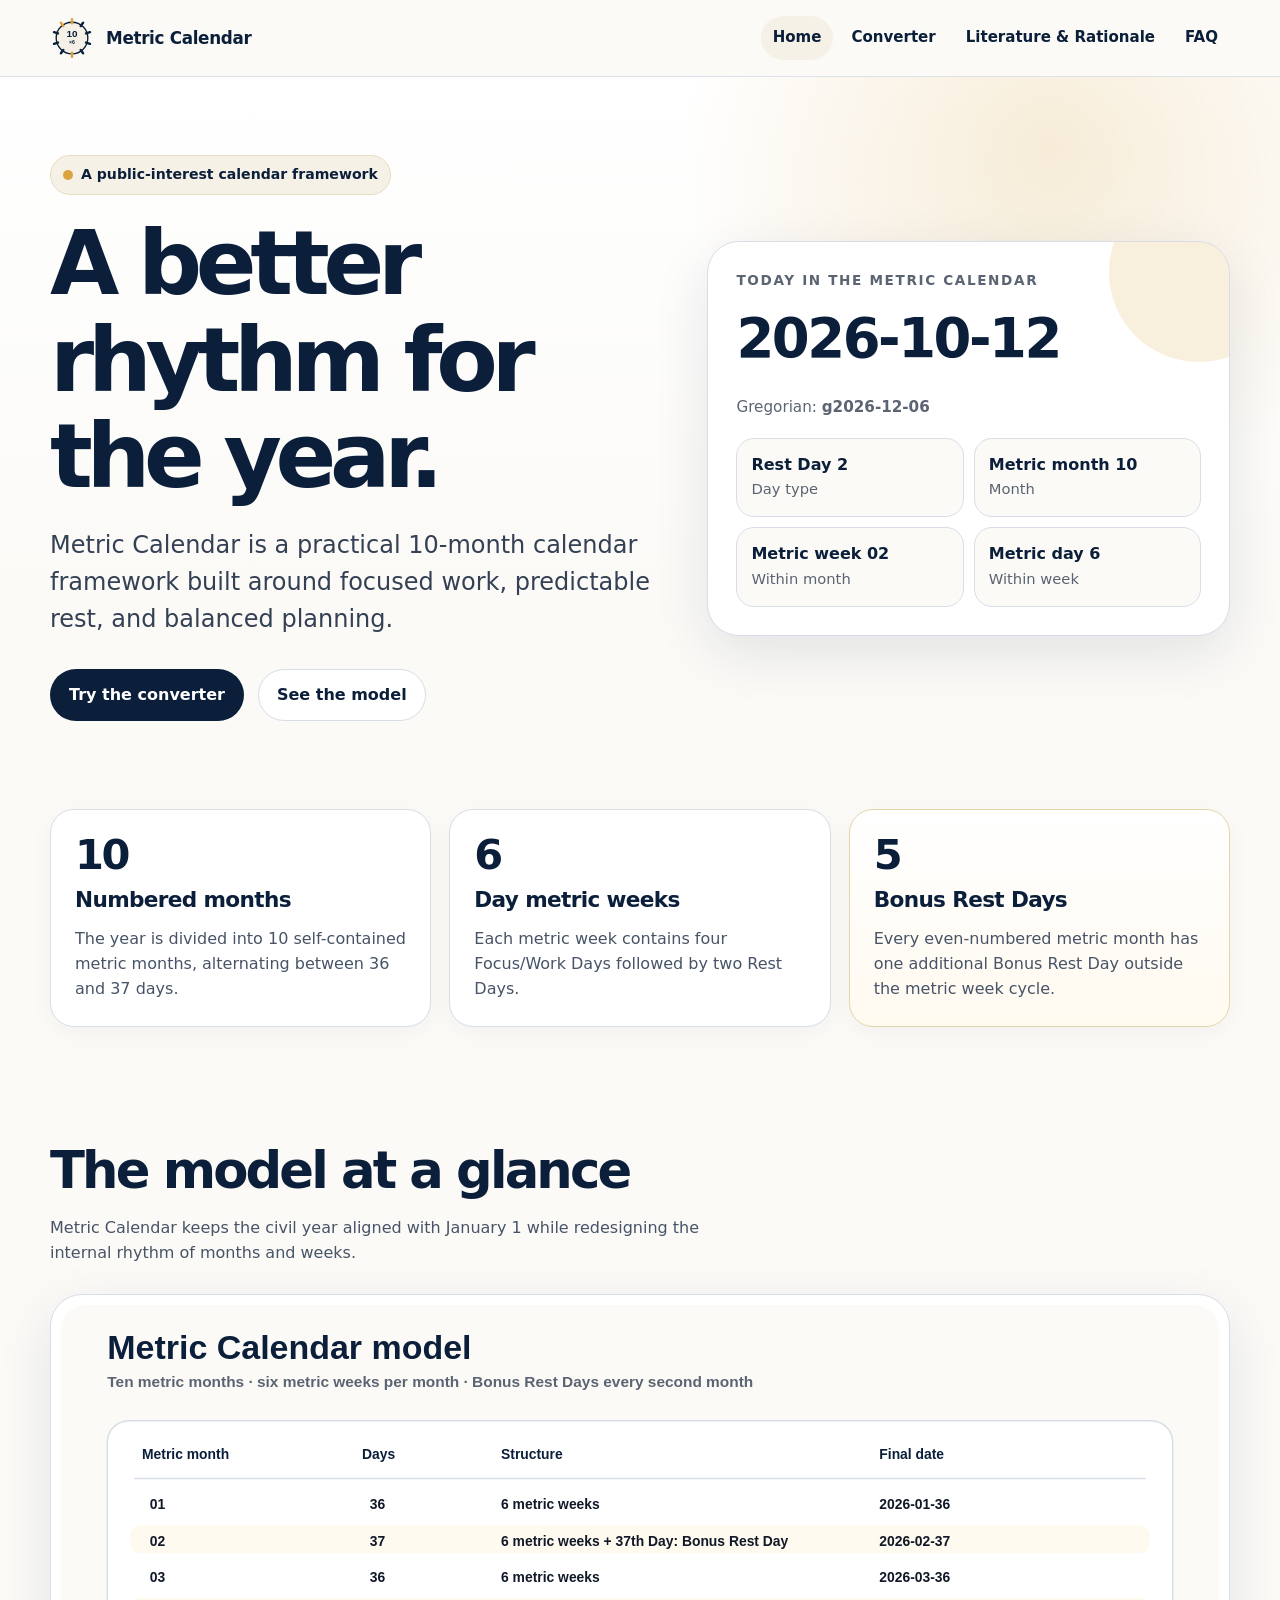
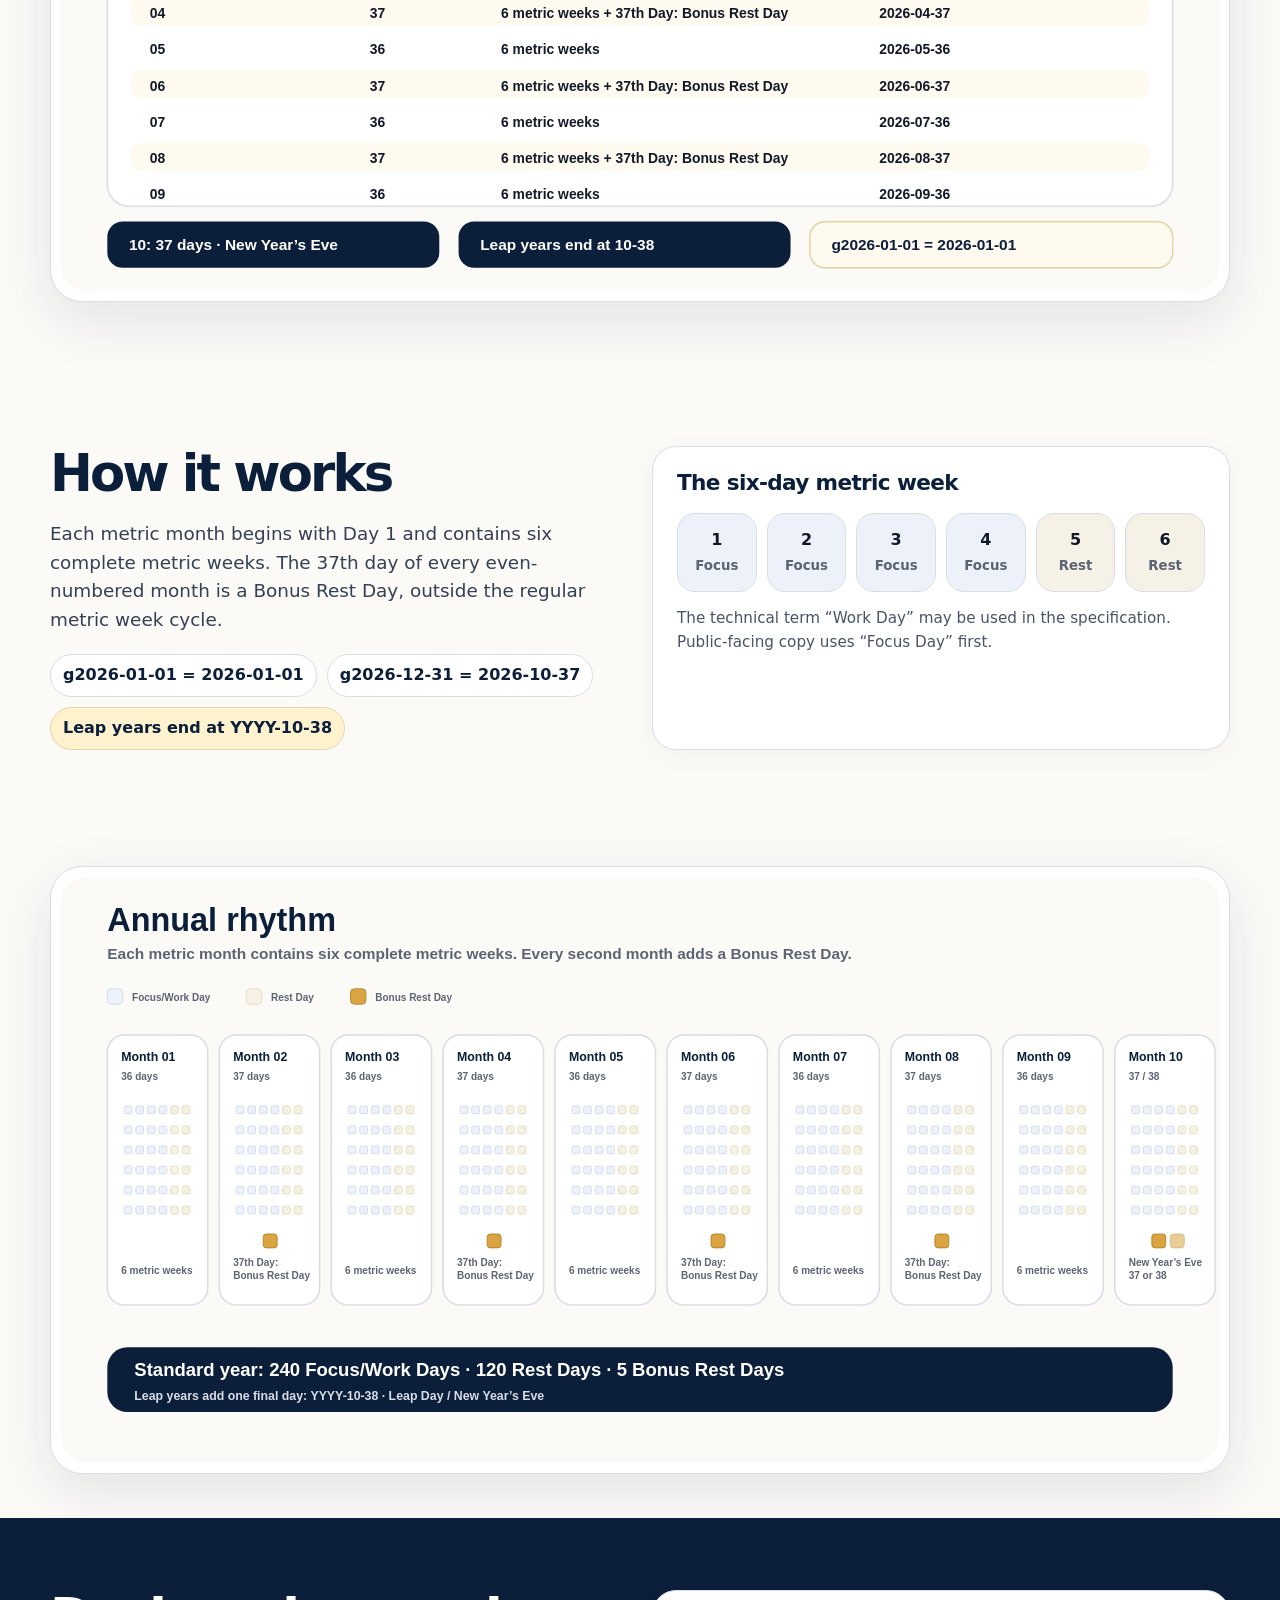
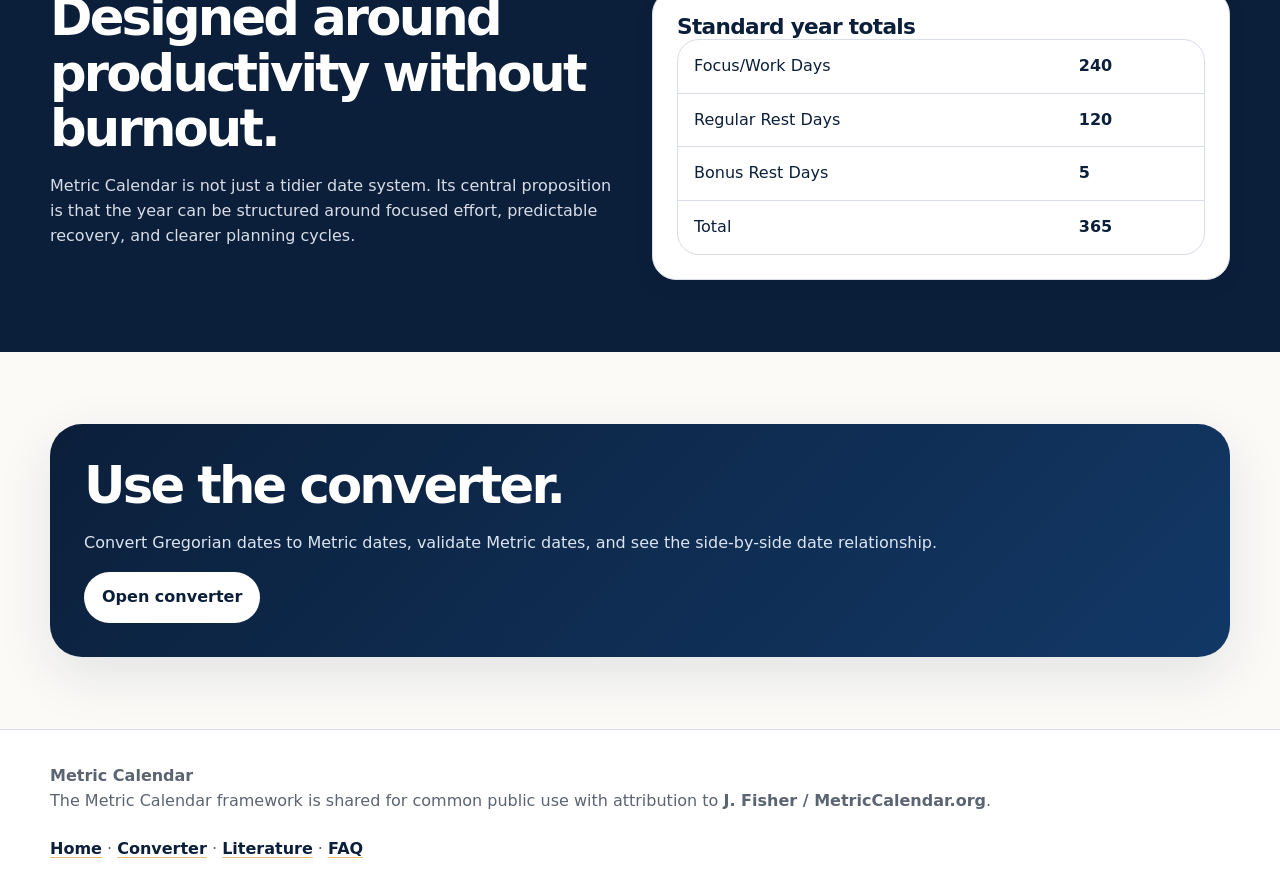
==== commit c53f3c90: "Add files via upload" ====
--- a/index.html
+++ b/index.html
@@ -1,920 +1,168 @@
-<!DOCTYPE html>
-<html lang="en">
+<!doctype html>
+<html lang="en-CA">
 <head>
-    <meta charset="UTF-8">
-    <meta name="viewport" content="width=device-width, initial-scale=1.0">
-    <title>Metric Time - A Modern Timekeeping System</title>
-    <link rel="preconnect" href="https://fonts.googleapis.com">
-    <link rel="preconnect" href="https://fonts.gstatic.com" crossorigin>
-    <link href="https://fonts.googleapis.com/css2?family=IBM+Plex+Mono:wght@400;600;700&family=IBM+Plex+Sans:wght@400;500;600;700&family=Inter:wght@400;500;600;700&display=swap" rel="stylesheet">
-    <style>
-        * {
-            margin: 0;
-            padding: 0;
-            box-sizing: border-box;
-        }
-
-        :root {
-            --primary: #00d9ff;
-            --primary-dark: #00a8cc;
-            --secondary: #0a1929;
-            --text: #1a1a1a;
-            --text-light: #666666;
-            --bg: #ffffff;
-            --bg-light: #f5f5f5;
-            --border: #e0e0e0;
-            --success: #28a745;
-            --warning: #ff9800;
-        }
-
-        body {
-            font-family: 'Inter', -apple-system, BlinkMacSystemFont, 'Segoe UI', Roboto, sans-serif;
-            color: var(--text);
-            background-color: var(--bg);
-            line-height: 1.6;
-        }
-
-        header {
-            background: linear-gradient(135deg, var(--secondary) 0%, #1a2a3a 100%);
-            color: white;
-            padding: 2rem 0;
-            border-bottom: 2px solid var(--primary);
-            position: sticky;
-            top: 0;
-            z-index: 100;
-            box-shadow: 0 2px 8px rgba(0, 0, 0, 0.1);
-        }
-
-        .container {
-            max-width: 1200px;
-            margin: 0 auto;
-            padding: 0 2rem;
-        }
-
-        header h1 {
-            font-family: 'IBM Plex Sans', sans-serif;
-            font-size: 2.5rem;
-            font-weight: 700;
-            margin-bottom: 0.5rem;
-            letter-spacing: -1px;
-        }
-
-        header p {
-            font-size: 1.1rem;
-            opacity: 0.9;
-            max-width: 600px;
-        }
-
-        nav {
-            background: var(--bg-light);
-            border-bottom: 1px solid var(--border);
-            padding: 1rem 0;
-            position: sticky;
-            top: 80px;
-            z-index: 99;
-        }
-
-        nav ul {
-            list-style: none;
-            display: flex;
-            gap: 2rem;
-            max-width: 1200px;
-            margin: 0 auto;
-            padding: 0 2rem;
-        }
-
-        nav a {
-            text-decoration: none;
-            color: var(--text);
-            font-weight: 500;
-            transition: color 0.3s ease;
-            padding: 0.5rem 0;
-            border-bottom: 2px solid transparent;
-        }
-
-        nav a:hover {
-            color: var(--primary);
-            border-bottom-color: var(--primary);
-        }
-
-        main {
-            padding: 3rem 0;
-        }
-
-        section {
-            margin-bottom: 4rem;
-            scroll-margin-top: 180px;
-        }
-
-        h2 {
-            font-family: 'IBM Plex Sans', sans-serif;
-            font-size: 2rem;
-            font-weight: 700;
-            margin-bottom: 1.5rem;
-            color: var(--secondary);
-            border-left: 4px solid var(--primary);
-            padding-left: 1rem;
-        }
-
-        h3 {
-            font-family: 'IBM Plex Sans', sans-serif;
-            font-size: 1.3rem;
-            font-weight: 600;
-            margin-bottom: 1rem;
-            color: var(--secondary);
-        }
-
-        .grid {
-            display: grid;
-            grid-template-columns: repeat(auto-fit, minmax(300px, 1fr));
-            gap: 2rem;
-            margin-bottom: 2rem;
-        }
-
-        .card {
-            background: var(--bg);
-            border: 1px solid var(--border);
-            border-radius: 8px;
-            padding: 2rem;
-            transition: all 0.3s ease;
-        }
-
-        .card:hover {
-            border-color: var(--primary);
-            box-shadow: 0 4px 12px rgba(0, 217, 255, 0.1);
-            transform: translateY(-2px);
-        }
-
-        .card h3 {
-            color: var(--primary);
-            margin-bottom: 1rem;
-        }
-
-        .card p {
-            color: var(--text-light);
-            line-height: 1.8;
-        }
-
-        /* Live Display Section */
-        .live-display {
-            background: linear-gradient(135deg, var(--secondary) 0%, #1a2a3a 100%);
-            color: white;
-            padding: 3rem;
-            border-radius: 12px;
-            margin-bottom: 2rem;
-            text-align: center;
-            border: 2px solid var(--primary);
-        }
-
-        .time-display {
-            display: grid;
-            grid-template-columns: 1fr 1fr;
-            gap: 2rem;
-            margin-top: 2rem;
-        }
-
-        .time-box {
-            background: rgba(255, 255, 255, 0.1);
-            padding: 2rem;
-            border-radius: 8px;
-            border: 1px solid var(--primary);
-        }
-
-        .time-box h4 {
-            font-family: 'IBM Plex Sans', sans-serif;
-            font-size: 0.9rem;
-            font-weight: 600;
-            opacity: 0.8;
-            margin-bottom: 0.5rem;
-            text-transform: uppercase;
-            letter-spacing: 1px;
-        }
-
-        .time-value {
-            font-family: 'IBM Plex Mono', monospace;
-            font-size: 2.5rem;
-            font-weight: 700;
-            color: var(--primary);
-            margin-bottom: 0.5rem;
-        }
-
-        .time-label {
-            font-size: 0.85rem;
-            opacity: 0.7;
-        }
-
-        /* Converter Section */
-        .converter {
-            background: var(--bg-light);
-            padding: 2rem;
-            border-radius: 8px;
-            border: 1px solid var(--border);
-        }
-
-        .converter-grid {
-            display: grid;
-            grid-template-columns: 1fr auto 1fr;
-            gap: 1.5rem;
-            align-items: flex-end;
-            margin-bottom: 2rem;
-        }
-
-        .input-group {
-            display: flex;
-            flex-direction: column;
-        }
-
-        .input-group label {
-            font-weight: 600;
-            margin-bottom: 0.5rem;
-            color: var(--secondary);
-            font-family: 'IBM Plex Sans', sans-serif;
-        }
-
-        .input-group input {
-            padding: 0.75rem;
-            border: 1px solid var(--border);
-            border-radius: 6px;
-            font-family: 'IBM Plex Mono', monospace;
-            font-size: 1rem;
-            transition: border-color 0.3s ease;
-        }
-
-        .input-group input:focus {
-            outline: none;
-            border-color: var(--primary);
-            box-shadow: 0 0 0 3px rgba(0, 217, 255, 0.1);
-        }
-
-        .converter-arrow {
-            color: var(--primary);
-            font-size: 1.5rem;
-            font-weight: bold;
-        }
-
-        .result-box {
-            background: white;
-            padding: 1.5rem;
-            border-radius: 6px;
-            border-left: 4px solid var(--primary);
-            margin-top: 1rem;
-        }
-
-        .result-box p {
-            font-family: 'IBM Plex Mono', monospace;
-            font-size: 1.1rem;
-            color: var(--primary);
-            font-weight: 600;
-        }
-
-        /* Calendar Section */
-        .calendar-container {
-            background: var(--bg-light);
-            padding: 2rem;
-            border-radius: 8px;
-            border: 1px solid var(--border);
-            overflow-x: auto;
-        }
-
-        .calendar-grid {
-            display: grid;
-            grid-template-columns: repeat(10, 1fr);
-            gap: 1rem;
-            min-width: 1000px;
-        }
-
-        .month-column {
-            background: white;
-            border: 1px solid var(--border);
-            border-radius: 6px;
-            overflow: hidden;
-        }
-
-        .month-header {
-            background: var(--primary);
-            color: var(--secondary);
-            padding: 1rem;
-            text-align: center;
-            font-weight: 600;
-            font-family: 'IBM Plex Sans', sans-serif;
-            font-size: 0.9rem;
-        }
-
-        .month-days {
-            padding: 0.5rem;
-            display: grid;
-            grid-template-columns: repeat(6, 1fr);
-            gap: 0.25rem;
-        }
-
-        .day {
-            aspect-ratio: 1;
-            display: flex;
-            align-items: center;
-            justify-content: center;
-            font-size: 0.7rem;
-            font-weight: 600;
-            border-radius: 4px;
-            cursor: pointer;
-            transition: all 0.2s ease;
-            font-family: 'IBM Plex Mono', monospace;
-        }
-
-        .day.work {
-            background: #f0f0f0;
-            color: var(--text);
-        }
-
-        .day.rest {
-            background: var(--primary);
-            color: white;
-        }
-
-        .day:hover {
-            transform: scale(1.1);
-            box-shadow: 0 2px 4px rgba(0, 0, 0, 0.2);
-        }
-
-        /* Education Section */
-        .education-grid {
-            display: grid;
-            grid-template-columns: repeat(auto-fit, minmax(280px, 1fr));
-            gap: 2rem;
-        }
-
-        .education-card {
-            background: white;
-            border: 1px solid var(--border);
-            border-radius: 8px;
-            padding: 2rem;
-        }
-
-        .education-card h4 {
-            font-family: 'IBM Plex Mono', monospace;
-            color: var(--primary);
-            margin-bottom: 1rem;
-            font-size: 1.1rem;
-        }
-
-        .education-card p {
-            color: var(--text-light);
-            font-size: 0.95rem;
-            line-height: 1.7;
-        }
-
-        /* Comparison Table */
-        .comparison-table {
-            width: 100%;
-            border-collapse: collapse;
-            margin-bottom: 2rem;
-        }
-
-        .comparison-table th {
-            background: var(--secondary);
-            color: white;
-            padding: 1rem;
-            text-align: left;
-            font-family: 'IBM Plex Sans', sans-serif;
-            font-weight: 600;
-        }
-
-        .comparison-table td {
-            padding: 1rem;
-            border-bottom: 1px solid var(--border);
-            font-family: 'IBM Plex Mono', monospace;
-        }
-
-        .comparison-table tr:hover {
-            background: var(--bg-light);
-        }
-
-        /* Button Styles */
-        button {
-            background: var(--primary);
-            color: var(--secondary);
-            border: none;
-            padding: 0.75rem 1.5rem;
-            border-radius: 6px;
-            font-weight: 600;
-            cursor: pointer;
-            transition: all 0.3s ease;
-            font-family: 'IBM Plex Sans', sans-serif;
-        }
-
-        button:hover {
-            background: var(--primary-dark);
-            transform: translateY(-2px);
-            box-shadow: 0 4px 12px rgba(0, 217, 255, 0.2);
-        }
-
-        button:active {
-            transform: translateY(0);
-        }
-
-        /* Footer */
-        footer {
-            background: var(--secondary);
-            color: white;
-            padding: 2rem 0;
-            margin-top: 4rem;
-            border-top: 2px solid var(--primary);
-            text-align: center;
-        }
-
-        footer p {
-            opacity: 0.9;
-        }
-
-        /* Responsive */
-        @media (max-width: 768px) {
-            header h1 {
-                font-size: 1.8rem;
-            }
-
-            nav ul {
-                flex-direction: column;
-                gap: 0.5rem;
-            }
-
-            .time-display {
-                grid-template-columns: 1fr;
-            }
-
-            .converter-grid {
-                grid-template-columns: 1fr;
-            }
-
-            .converter-arrow {
-                transform: rotate(90deg);
-                margin: 0.5rem 0;
-            }
-
-            .calendar-grid {
-                min-width: 100%;
-                grid-template-columns: repeat(5, 1fr);
-            }
-
-            .month-column {
-                font-size: 0.8rem;
-            }
-        }
-
-        /* Utility Classes */
-        .text-center {
-            text-align: center;
-        }
-
-        .mt-2 {
-            margin-top: 1rem;
-        }
-
-        .mt-4 {
-            margin-top: 2rem;
-        }
-
-        .mb-2 {
-            margin-bottom: 1rem;
-        }
-
-        .mb-4 {
-            margin-bottom: 2rem;
-        }
-
-        .highlight {
-            color: var(--primary);
-            font-weight: 600;
-        }
-
-        code {
-            background: var(--bg-light);
-            padding: 0.25rem 0.5rem;
-            border-radius: 4px;
-            font-family: 'IBM Plex Mono', monospace;
-            font-size: 0.9em;
-        }
-    </style>
+  <meta charset="utf-8">
+  <meta name="viewport" content="width=device-width, initial-scale=1">
+  <title>Metric Calendar | Home</title>
+  <meta name="description" content="A practical 10-month calendar framework built around focused work, predictable rest, and balanced planning.">
+  <meta name="author" content="J. Fisher / MetricCalendar.org">
+  <meta property="og:title" content="Metric Calendar | Home">
+  <meta property="og:description" content="A practical 10-month calendar framework built around focused work, predictable rest, and balanced planning.">
+  <meta property="og:type" content="website">
+  <link rel="icon" href="assets/favicon.svg" type="image/svg+xml">
+  <link rel="stylesheet" href="styles.css">
 </head>
 <body>
-    <header>
-        <div class="container">
-            <h1>⏱ Metric Time</h1>
-            <p>A modern, decimal-based timekeeping system designed for global coordination and digital simplicity.</p>
+<a class="skip-link" href="#main">Skip to content</a>
+<header class="site-header">
+  <div class="container navbar">
+    <a class="brand" href="index.html" aria-label="Metric Calendar home">
+      <img src="assets/logo-mark.svg" alt="" width="44" height="44">
+      <span>Metric Calendar</span>
+    </a>
+    <nav class="nav-links" aria-label="Main navigation">
+      <a href="index.html" aria-current='page'>Home</a>
+      <a href="converter.html" >Converter</a>
+      <a href="rationale.html" >Literature &amp; Rationale</a>
+      <a href="faq.html" >FAQ</a>
+    </nav>
+  </div>
+</header>
+
+<main id="main">
+  <section class="hero">
+    <div class="container hero-grid">
+      <div>
+        <span class="kicker">A public-interest calendar framework</span>
+        <h1>A better rhythm for the year.</h1>
+        <p class="lead">Metric Calendar is a practical 10-month calendar framework built around focused work, predictable rest, and balanced planning.</p>
+        <div class="hero-actions">
+          <a class="btn primary" href="converter.html">Try the converter</a>
+          <a class="btn secondary" href="#model">See the model</a>
         </div>
-    </header>
+      </div>
+      <aside class="today-card" aria-label="Today's Metric Calendar date">
+        <div class="label">Today in the Metric Calendar</div>
+        <div class="metric-date" data-today-metric>YYYY-MM-DD</div>
+        <p class="note">Gregorian: <strong data-today-gregorian>gYYYY-MM-DD</strong></p>
+        <div class="today-meta">
+          <div class="meta-box"><strong data-today-status>Focus Day</strong><span>Day type</span></div>
+          <div class="meta-box"><strong data-today-month>Metric month --</strong><span>Month</span></div>
+          <div class="meta-box"><strong data-today-week>Metric week --</strong><span>Within month</span></div>
+          <div class="meta-box"><strong data-today-day>Metric day --</strong><span>Within week</span></div>
+        </div>
+      </aside>
+    </div>
+  </section>
 
-    <nav>
-        <ul>
-            <li><a href="#live">Live Time</a></li>
-            <li><a href="#converter">Converter</a></li>
-            <li><a href="#calendar">Calendar</a></li>
-            <li><a href="#about">About</a></li>
-            <li><a href="#education">Learn</a></li>
-        </ul>
-    </nav>
+  <section class="section tight">
+    <div class="container grid-3">
+      <article class="card">
+        <div class="number">10</div>
+        <h3>Numbered months</h3>
+        <p>The year is divided into 10 self-contained metric months, alternating between 36 and 37 days.</p>
+      </article>
+      <article class="card">
+        <div class="number">6</div>
+        <h3>Day metric weeks</h3>
+        <p>Each metric week contains four Focus/Work Days followed by two Rest Days.</p>
+      </article>
+      <article class="card highlight">
+        <div class="number">5</div>
+        <h3>Bonus Rest Days</h3>
+        <p>Every even-numbered metric month has one additional Bonus Rest Day outside the metric week cycle.</p>
+      </article>
+    </div>
+  </section>
 
-    <main class="container">
-        <!-- Live Display Section -->
-        <section id="live">
-            <h2>Current Time</h2>
-            <div class="live-display">
-                <p style="font-size: 1.1rem; margin-bottom: 1rem;">Right now, it's:</p>
-                <div class="time-display">
-                    <div class="time-box">
-                        <h4>Metric Time</h4>
-                        <div class="time-value" id="metricTime">0.00m</div>
-                        <div class="time-label" id="metricDate">Loading...</div>
-                    </div>
-                    <div class="time-box">
-                        <h4>Traditional Time</h4>
-                        <div class="time-value" id="traditionalTime">00:00:00</div>
-                        <div class="time-label" id="traditionalDate">Loading...</div>
-                    </div>
-                </div>
-            </div>
-        </section>
+  <section class="section" id="model">
+    <div class="container">
+      <div class="section-header">
+        <div>
+          <h2>The model at a glance</h2>
+          <p>Metric Calendar keeps the civil year aligned with January 1 while redesigning the internal rhythm of months and weeks.</p>
+        </div>
+      </div>
+      <div class="model-visual">
+        <img src="assets/calendar-model-table.svg" alt="Formal table showing the Metric Calendar model.">
+      </div>
+    </div>
+  </section>
 
-        <!-- Converter Section -->
-        <section id="converter">
-            <h2>Time Converter</h2>
-            <div class="converter">
-                <div class="converter-grid">
-                    <div class="input-group">
-                        <label for="tradInput">Traditional Time (HH:MM:SS)</label>
-                        <input type="text" id="tradInput" placeholder="14:30:00">
-                    </div>
-                    <div class="converter-arrow">⇄</div>
-                    <div class="input-group">
-                        <label for="metricInput">Metric Time (mHours.mMinutes)</label>
-                        <input type="text" id="metricInput" placeholder="6.04m">
-                    </div>
-                </div>
+  <section class="section">
+    <div class="container grid-2">
+      <div>
+        <h2>How it works</h2>
+        <p class="copy-large">Each metric month begins with Day 1 and contains six complete metric weeks. The 37th day of every even-numbered month is a Bonus Rest Day, outside the regular metric week cycle.</p>
+        <div class="pill-row">
+          <span class="pill">g2026-01-01 = 2026-01-01</span>
+          <span class="pill">g2026-12-31 = 2026-10-37</span>
+          <span class="pill gold">Leap years end at YYYY-10-38</span>
+        </div>
+      </div>
+      <div class="card">
+        <h3>The six-day metric week</h3>
+        <div class="week-strip" aria-label="Six-day metric week">
+          <div class="day-chip focus">1<small>Focus</small></div>
+          <div class="day-chip focus">2<small>Focus</small></div>
+          <div class="day-chip focus">3<small>Focus</small></div>
+          <div class="day-chip focus">4<small>Focus</small></div>
+          <div class="day-chip rest">5<small>Rest</small></div>
+          <div class="day-chip rest">6<small>Rest</small></div>
+        </div>
+        <p class="note">The technical term “Work Day” may be used in the specification. Public-facing copy uses “Focus Day” first.</p>
+      </div>
+    </div>
+  </section>
 
-                <div id="conversionResult"></div>
+  <section class="section tight">
+    <div class="container">
+      <div class="model-visual">
+        <img src="assets/annual-strip.svg" alt="Horizontal annual strip showing the Metric Calendar rhythm across 10 months.">
+      </div>
+    </div>
+  </section>
 
-                <h3 style="margin-top: 2rem;">Conversion Reference</h3>
-                <table class="comparison-table">
-                    <thead>
-                        <tr>
-                            <th>Traditional Time</th>
-                            <th>Metric Time</th>
-                            <th>Description</th>
-                        </tr>
-                    </thead>
-                    <tbody>
-                        <tr>
-                            <td>00:00:00</td>
-                            <td>0.00m</td>
-                            <td>Midnight</td>
-                        </tr>
-                        <tr>
-                            <td>06:00:00</td>
-                            <td>2.50m</td>
-                            <td>Early Morning</td>
-                        </tr>
-                        <tr>
-                            <td>12:00:00</td>
-                            <td>5.00m</td>
-                            <td>Noon</td>
-                        </tr>
-                        <tr>
-                            <td>18:00:00</td>
-                            <td>7.50m</td>
-                            <td>Evening</td>
-                        </tr>
-                        <tr>
-                            <td>23:59:59</td>
-                            <td>9.99m</td>
-                            <td>Just Before Midnight</td>
-                        </tr>
-                    </tbody>
-                </table>
-            </div>
-        </section>
+  <section class="section dark">
+    <div class="container grid-2">
+      <div>
+        <h2>Designed around productivity without burnout.</h2>
+        <p>Metric Calendar is not just a tidier date system. Its central proposition is that the year can be structured around focused effort, predictable recovery, and clearer planning cycles.</p>
+      </div>
+      <div class="card white-card">
+        <h3>Standard year totals</h3>
+        <table class="spec-table">
+          <tbody>
+            <tr><td>Focus/Work Days</td><td><strong>240</strong></td></tr>
+            <tr><td>Regular Rest Days</td><td><strong>120</strong></td></tr>
+            <tr><td>Bonus Rest Days</td><td><strong>5</strong></td></tr>
+            <tr><td>Total</td><td><strong>365</strong></td></tr>
+          </tbody>
+        </table>
+      </div>
+    </div>
+  </section>
 
-        <!-- Calendar Section -->
-        <section id="calendar">
-            <h2>Metric Calendar (Year View)</h2>
-            <p style="margin-bottom: 1.5rem; color: var(--text-light);">
-                The metric year is divided into 10 months of 36-37 days each. Each month follows a consistent rhythm of work and rest days.
-            </p>
-            <div class="calendar-container">
-                <div class="calendar-grid" id="calendarGrid"></div>
-            </div>
-            <div style="margin-top: 2rem; padding: 1.5rem; background: var(--bg-light); border-radius: 8px;">
-                <h3>Month Names</h3>
-                <p style="color: var(--text-light); margin-bottom: 1rem;">Each metric month represents a phase of the year:</p>
-                <div class="grid">
-                    <div><strong>Renewal</strong> - January</div>
-                    <div><strong>Awaken</strong> - February</div>
-                    <div><strong>Bloom</strong> - March</div>
-                    <div><strong>Thrive</strong> - April</div>
-                    <div><strong>Radiate</strong> - May</div>
-                    <div><strong>Sustain</strong> - June</div>
-                    <div><strong>Gather</strong> - July</div>
-                    <div><strong>Reflect</strong> - August</div>
-                    <div><strong>Diminish</strong> - September</div>
-                    <div><strong>Restore</strong> - October</div>
-                </div>
-            </div>
-        </section>
+  <section class="section">
+    <div class="container callout">
+      <h2>Use the converter.</h2>
+      <p>Convert Gregorian dates to Metric dates, validate Metric dates, and see the side-by-side date relationship.</p>
+      <a class="btn secondary" href="converter.html">Open converter</a>
+    </div>
+  </section>
+</main>
 
-        <!-- About Section -->
-        <section id="about">
-            <h2>What is Metric Time?</h2>
-            <div class="grid">
-                <div class="card">
-                    <h3>Decimal-Based</h3>
-                    <p>Metric Time divides the day into 10 metric hours, each containing 100 metric minutes. This decimal structure makes mental math and conversions intuitive and straightforward.</p>
-                </div>
-                <div class="card">
-                    <h3>Digital-Friendly</h3>
-                    <p>The decimal system aligns perfectly with digital systems and automation. No more irregular month lengths or complex leap year calculations.</p>
-                </div>
-                <div class="card">
-                    <h3>Global Coordination</h3>
-                    <p>A unified timekeeping system eliminates confusion across cultures and industries, making international coordination seamless and efficient.</p>
-                </div>
-            </div>
-
-            <h3 style="margin-top: 2rem;">The Metric Time Structure</h3>
-            <div class="education-grid">
-                <div class="education-card">
-                    <h4>1 Day</h4>
-                    <p>= 10 mHours<br>= 1,000 mMinutes<br>= 100,000 mSeconds</p>
-                </div>
-                <div class="education-card">
-                    <h4>1 mHour</h4>
-                    <p>= 100 mMinutes<br>= 2 hours 24 minutes<br>= 8,640 traditional seconds</p>
-                </div>
-                <div class="education-card">
-                    <h4>1 mMinute</h4>
-                    <p>= 100 mSeconds<br>= 1 minute 26.4 seconds<br>= 86.4 traditional seconds</p>
-                </div>
-                <div class="education-card">
-                    <h4>1 mSecond</h4>
-                    <p>= 0.864 traditional seconds<br>= 864 milliseconds</p>
-                </div>
-            </div>
-        </section>
-
-        <!-- Education Section -->
-        <section id="education">
-            <h2>Learn More</h2>
-            
-            <h3>Metric Calendar Structure</h3>
-            <p style="margin-bottom: 1.5rem; color: var(--text-light);">
-                The Metric Calendar reorganizes the year into 10 months of equal length, with a consistent work-rest rhythm in each month.
-            </p>
-            
-            <div class="card" style="margin-bottom: 2rem;">
-                <h3>The mMonth Rhythm</h3>
-                <p style="margin-bottom: 1rem;">Each metric month follows this pattern:</p>
-                <ul style="margin-left: 2rem; color: var(--text-light);">
-                    <li><strong>6-day mWeeks:</strong> 2 rest days + 4 work days</li>
-                    <li><strong>6 mWeeks per month:</strong> Creates 36-day months</li>
-                    <li><strong>Bonus rest days:</strong> 37-day months include an extra rest day</li>
-                    <li><strong>Leap years:</strong> Handled with one intercalary day</li>
-                </ul>
-            </div>
-
-            <h3>Conversion Examples</h3>
-            <div class="grid">
-                <div class="card">
-                    <h4 style="color: var(--primary);">Athletic Timing</h4>
-                    <p>Usain Bolt's 100m world record:<br><strong>9.58 seconds = 11.08 mSeconds</strong></p>
-                </div>
-                <div class="card">
-                    <h4 style="color: var(--primary);">Daily Events</h4>
-                    <p>Lunch at noon:<br><strong>12:00 PM = 5.00 mHours</strong></p>
-                </div>
-                <div class="card">
-                    <h4 style="color: var(--primary);">Work Day</h4>
-                    <p>8-hour work day:<br><strong>8 hours = 3.33 mHours</strong></p>
-                </div>
-            </div>
-
-            <h3 style="margin-top: 2rem;">Why Adopt Metric Time?</h3>
-            <div class="education-grid">
-                <div class="education-card">
-                    <h4>For Individuals</h4>
-                    <p>Clear and predictable work-rest rhythm. Intuitive date and time notation. Easier planning and vacation cycles.</p>
-                </div>
-                <div class="education-card">
-                    <h4>For Technology</h4>
-                    <p>Better suited to digital systems. Eliminates uneven month lengths. Universally applicable across languages.</p>
-                </div>
-                <div class="education-card">
-                    <h4>For Society</h4>
-                    <p>Cross-cultural resonance. Anchors seasonal events to fixed points. Supports global coordination.</p>
-                </div>
-            </div>
-        </section>
-    </main>
-
-    <footer>
-        <div class="container">
-            <p>&copy; 2024 Metric Time Initiative. Building a better way to measure time.</p>
-            <p style="font-size: 0.9rem; margin-top: 0.5rem; opacity: 0.7;">Metric Time • Metric Calendar • Global Coordination</p>
-        </div>
-    </footer>
-
-    <script>
-        // ========================================
-        // Metric Time Conversion Functions
-        // ========================================
-
-        // Convert traditional time (HH:MM:SS) to metric time
-        function traditionalToMetric(hours, minutes, seconds) {
-            const totalSeconds = hours * 3600 + minutes * 60 + seconds;
-            const metricSeconds = totalSeconds / 0.864;
-            const metricMinutes = metricSeconds / 100;
-            const metricHours = metricMinutes / 100;
-            return metricHours;
-        }
-
-        // Convert metric time to traditional time (HH:MM:SS)
-        function metricToTraditional(metricHours) {
-            const metricMinutes = metricHours * 100;
-            const metricSeconds = metricMinutes * 100;
-            const totalSeconds = metricSeconds * 0.864;
-            
-            const hours = Math.floor(totalSeconds / 3600);
-            const minutes = Math.floor((totalSeconds % 3600) / 60);
-            const seconds = Math.floor(totalSeconds % 60);
-            
-            return { hours, minutes, seconds };
-        }
-
-        // Format time values with leading zeros
-        function padZero(num) {
-            return String(num).padStart(2, '0');
-        }
-
-        // Format metric time with proper notation
-        function formatMetricTime(metricHours) {
-            const hours = Math.floor(metricHours);
-            const remaining = (metricHours - hours) * 100;
-            const minutes = Math.floor(remaining);
-            return `${hours}.${padZero(minutes)}m`;
-        }
-
-        // ========================================
-        // Live Time Display
-        // ========================================
-
-        function updateLiveTime() {
-            const now = new Date();
-            const hours = now.getHours();
-            const minutes = now.getMinutes();
-            const seconds = now.getSeconds();
-
-            // Calculate metric time
-            const metricHours = traditionalToMetric(hours, minutes, seconds);
-            
-            // Update display
-            document.getElementById('metricTime').textContent = formatMetricTime(metricHours);
-            document.getElementById('traditionalTime').textContent = 
-                `${padZero(hours)}:${padZero(minutes)}:${padZero(seconds)}`;
-            
-            // Update dates
-            const options = { weekday: 'long', year: 'numeric', month: 'long', day: 'numeric' };
-            document.getElementById('traditionalDate').textContent = now.toLocaleDateString('en-US', options);
-            
-            // Calculate metric date (simplified - day of year mapping)
-            const dayOfYear = Math.floor((now - new Date(now.getFullYear(), 0, 0)) / 86400000);
-            const metricMonth = Math.floor((dayOfYear - 1) / 36.5) + 1;
-            const metricDay = Math.floor(((dayOfYear - 1) % 36.5) + 1);
-            const monthNames = ['Renewal', 'Awaken', 'Bloom', 'Thrive', 'Radiate', 'Sustain', 'Gather', 'Reflect', 'Diminish', 'Restore'];
-            document.getElementById('metricDate').textContent = `${monthNames[metricMonth - 1]} ${padZero(metricDay)}`;
-        }
-
-        // Update live time every second
-        updateLiveTime();
-        setInterval(updateLiveTime, 1000);
-
-        // ========================================
-        // Time Converter
-        // ========================================
-
-        const tradInput = document.getElementById('tradInput');
-        const metricInput = document.getElementById('metricInput');
-        const conversionResult = document.getElementById('conversionResult');
-
-        tradInput.addEventListener('input', function() {
-            const value = this.value.trim();
-            if (!value) {
-                conversionResult.innerHTML = '';
-                metricInput.value = '';
-                return;
-            }
-
-            const parts = value.split(':');
-            if (parts.length === 3) {
-                const hours = parseInt(parts[0]) || 0;
-                const minutes = parseInt(parts[1]) || 0;
-                const seconds = parseInt(parts[2]) || 0;
-
-                if (hours >= 0 && hours < 24 && minutes >= 0 && minutes < 60 && seconds >= 0 && seconds < 60) {
-                    const metricHours = traditionalToMetric(hours, minutes, seconds);
-                    metricInput.value = formatMetricTime(metricHours);
-                    
-                    conversionResult.innerHTML = `
-                        <div class="result-box">
-                            <p>${value} = ${formatMetricTime(metricHours)}</p>
-                        </div>
-                    `;
-                }
-            }
-        });
-
-        metricInput.addEventListener('input', function() {
-            const value = this.value.trim().replace('m', '');
-            if (!value) {
-                conversionResult.innerHTML = '';
-                tradInput.value = '';
-                return;
-            }
-
-            const metricHours = parseFloat(value);
-            if (!isNaN(metricHours) && metricHours >= 0 && metricHours < 10) {
-                const { hours, minutes, seconds } = metricToTraditional(metricHours);
-                const formatted = `${padZero(hours)}:${padZero(minutes)}:${padZero(seconds)}`;
-                tradInput.value = formatted;
-                
-                conversionResult.innerHTML = `
-                    <div class="result-box">
-                        <p>${formatMetricTime(metricHours)} = ${formatted}</p>
-                    </div>
-                `;
-            }
-        });
-
-        // ========================================
-        // Metric Calendar Generation
-        // ========================================
-
-        const monthNames = ['Renewal', 'Awaken', 'Bloom', 'Thrive', 'Radiate', 'Sustain', 'Gather', 'Reflect', 'Diminish', 'Restore'];
-        const calendarGrid = document.getElementById('calendarGrid');
-
-        // Generate calendar for all 10 months
-        for (let month = 1; month <= 10; month++) {
-            const daysInMonth = month === 10 ? 37 : 36; // Last month has 37 days
-            const monthColumn = document.createElement('div');
-            monthColumn.className = 'month-column';
-
-            const header = document.createElement('div');
-            header.className = 'month-header';
-            header.innerHTML = `<div>${monthNames[month - 1]}</div><div style="font-size: 0.8rem; opacity: 0.8;">Month ${month}</div>`;
-            monthColumn.appendChild(header);
-
-            const daysContainer = document.createElement('div');
-            daysContainer.className = 'month-days';
-
-            for (let day = 1; day <= daysInMonth; day++) {
-                const dayEl = document.createElement('div');
-                dayEl.className = 'day';
-                dayEl.textContent = day;
-
-                // Determine if it's a work or rest day
-                // Pattern: 2 rest, 4 work, repeat
-                const dayInWeek = ((day - 1) % 6) + 1;
-                if (dayInWeek <= 2) {
-                    dayEl.classList.add('rest');
-                } else {
-                    dayEl.classList.add('work');
-                }
-
-                // Last day of 37-day months is rest
-                if (day === daysInMonth && daysInMonth === 37) {
-                    dayEl.classList.remove('work');
-                    dayEl.classList.add('rest');
-                }
-
-                dayEl.addEventListener('mouseover', function() {
-                    const dayType = this.classList.contains('rest') ? 'Rest Day' : 'Work Day';
-                    this.title = `${monthNames[month - 1]} ${padZero(day)} - ${dayType}`;
-                });
-
-                daysContainer.appendChild(dayEl);
-            }
-
-            monthColumn.appendChild(daysContainer);
-            calendarGrid.appendChild(monthColumn);
-        }
-
-        // ========================================
-        // Smooth Scroll for Navigation
-        // ========================================
-
-        document.querySelectorAll('nav a').forEach(link => {
-            link.addEventListener('click', function(e) {
-                e.preventDefault();
-                const target = document.querySelector(this.getAttribute('href'));
-                if (target) {
-                    target.scrollIntoView({ behavior: 'smooth' });
-                }
-            });
-        });
-    </script>
+<footer class="footer">
+  <div class="container footer-grid">
+    <div>
+      <p><strong>Metric Calendar</strong></p>
+      <p>The Metric Calendar framework is shared for common public use with attribution to <strong>J. Fisher / MetricCalendar.org</strong>.</p>
+    </div>
+    <div>
+      <p><a href="index.html">Home</a> · <a href="converter.html">Converter</a> · <a href="rationale.html">Literature</a> · <a href="faq.html">FAQ</a></p>
+    </div>
+  </div>
+</footer>
+<script src="script.js"></script>
 </body>
 </html>
--- a/styles.css
+++ b/styles.css
@@ -0,0 +1,227 @@
+/* Metric Calendar — GitHub Pages static site
+   Attribution: J. Fisher / MetricCalendar.org */
+
+:root{
+  --navy:#0b1f3a;
+  --navy-2:#102a4d;
+  --gold:#d9a441;
+  --paper:#fbfaf7;
+  --cream:#f6f1e7;
+  --ink:#111827;
+  --muted:#5b6472;
+  --line:#d8dde8;
+  --card:#ffffff;
+  --focus:#edf2fa;
+  --rest:#f6f1e7;
+  --bonus:#fff3cf;
+  --success:#e9f6ef;
+  --error:#fff0f0;
+  --shadow:0 18px 55px rgba(11,31,58,.10);
+  --radius:24px;
+  --max:1180px;
+}
+
+*{box-sizing:border-box}
+html{scroll-behavior:smooth}
+body{
+  margin:0;
+  font-family:Aptos, Inter, ui-sans-serif, system-ui, -apple-system, BlinkMacSystemFont, "Segoe UI", Arial, sans-serif;
+  color:var(--ink);
+  background:var(--paper);
+  line-height:1.55;
+}
+img{max-width:100%;height:auto}
+a{color:var(--navy);text-decoration-color:rgba(217,164,65,.7);text-underline-offset:3px}
+a:hover{text-decoration-color:var(--navy)}
+.container{width:min(var(--max), calc(100% - 40px));margin-inline:auto}
+.skip-link{
+  position:absolute;left:-999px;top:12px;z-index:20;background:#fff;color:var(--navy);
+  padding:10px 14px;border-radius:12px;border:1px solid var(--line)
+}
+.skip-link:focus{left:12px}
+
+.site-header{
+  position:sticky;top:0;z-index:10;background:rgba(251,250,247,.92);
+  backdrop-filter:blur(16px);border-bottom:1px solid rgba(216,221,232,.85)
+}
+.navbar{display:flex;align-items:center;justify-content:space-between;gap:24px;padding:16px 0}
+.brand{display:flex;align-items:center;gap:12px;text-decoration:none;color:var(--navy);font-weight:850;letter-spacing:-.02em}
+.brand img{width:44px;height:44px}
+.brand span{font-size:1.05rem}
+.nav-links{display:flex;align-items:center;gap:6px;flex-wrap:wrap;justify-content:flex-end}
+.nav-links a{
+  text-decoration:none;color:var(--navy);font-weight:720;font-size:.94rem;
+  padding:10px 12px;border-radius:999px
+}
+.nav-links a:hover,.nav-links a[aria-current="page"]{background:var(--cream)}
+
+.hero{
+  padding:78px 0 44px;
+  background:
+    radial-gradient(circle at 82% 10%, rgba(217,164,65,.20), transparent 30%),
+    linear-gradient(180deg, #fff 0%, var(--paper) 72%);
+}
+.hero-grid{display:grid;grid-template-columns:1.08fr .92fr;gap:44px;align-items:center}
+.kicker{
+  display:inline-flex;align-items:center;gap:8px;background:var(--cream);border:1px solid #e8dcc0;
+  color:var(--navy);border-radius:999px;padding:8px 12px;font-weight:750;font-size:.88rem
+}
+.kicker::before{content:"";width:10px;height:10px;border-radius:50%;background:var(--gold)}
+h1,h2,h3{color:var(--navy);line-height:1.08;margin:0}
+h1{font-size:clamp(3rem,7vw,6.4rem);letter-spacing:-.07em;margin-top:20px}
+h2{font-size:clamp(2rem,4vw,3.8rem);letter-spacing:-.055em;margin-bottom:18px}
+h3{font-size:1.35rem;letter-spacing:-.03em}
+.lead{font-size:clamp(1.15rem,2.2vw,1.5rem);color:#344054;max-width:780px;margin:22px 0 0}
+.copy-large{font-size:1.15rem;color:#344054}
+.hero-actions{display:flex;gap:14px;flex-wrap:wrap;margin-top:30px}
+.btn{
+  display:inline-flex;align-items:center;justify-content:center;gap:9px;border-radius:999px;
+  padding:13px 18px;font-weight:800;text-decoration:none;border:1px solid transparent;cursor:pointer;
+  font:inherit;font-weight:800
+}
+.btn.primary{background:var(--navy);color:#fff}
+.btn.primary:hover{background:var(--navy-2)}
+.btn.secondary{background:#fff;color:var(--navy);border-color:var(--line)}
+.btn.secondary:hover{background:var(--cream)}
+
+.today-card{
+  background:#fff;border:1px solid var(--line);border-radius:32px;box-shadow:var(--shadow);
+  padding:28px;overflow:hidden;position:relative
+}
+.today-card::after{
+  content:"";position:absolute;right:-60px;top:-60px;width:180px;height:180px;border-radius:50%;
+  background:rgba(217,164,65,.18)
+}
+.today-card .label{font-size:.85rem;text-transform:uppercase;letter-spacing:.12em;color:var(--muted);font-weight:850}
+.today-card .metric-date{font-size:clamp(2rem,5vw,3.4rem);font-weight:900;letter-spacing:-.045em;color:var(--navy);margin:6px 0}
+.today-meta{display:grid;grid-template-columns:1fr 1fr;gap:10px;margin-top:18px}
+.meta-box{background:var(--paper);border:1px solid var(--line);border-radius:18px;padding:14px}
+.meta-box strong{display:block;color:var(--navy)}
+.meta-box span{color:var(--muted);font-size:.92rem}
+
+.section{padding:72px 0}
+.section.tight{padding:44px 0}
+.section.dark{background:var(--navy);color:#fff}
+.section.dark h2,.section.dark h3{color:#fff}
+.section.dark p{color:#d8dde8}
+.section-header{display:flex;align-items:end;justify-content:space-between;gap:24px;margin-bottom:28px}
+.section-header p{max-width:680px;color:#475467;margin:0}
+.grid-3{display:grid;grid-template-columns:repeat(3,1fr);gap:18px}
+.grid-2{display:grid;grid-template-columns:repeat(2,1fr);gap:24px}
+.card{
+  background:var(--card);border:1px solid var(--line);border-radius:var(--radius);padding:24px;
+  box-shadow:0 6px 24px rgba(11,31,58,.04)
+}
+.card.highlight{border-color:#e4d6aa;background:linear-gradient(180deg,#fff,#fffaf0)}
+.card .number{font-size:2.6rem;line-height:1;font-weight:900;color:var(--navy);letter-spacing:-.06em;margin-bottom:12px}
+.card p{color:#475467;margin-bottom:0}
+.pill-row{display:flex;flex-wrap:wrap;gap:10px;margin-top:20px}
+.pill{display:inline-flex;border:1px solid var(--line);background:#fff;border-radius:999px;padding:8px 12px;font-weight:750;color:var(--navy)}
+.pill.gold{border-color:#e4d6aa;background:var(--bonus)}
+.model-visual{background:#fff;border:1px solid var(--line);border-radius:32px;padding:10px;box-shadow:var(--shadow)}
+.model-visual img{display:block;border-radius:24px}
+
+.spec-table,.source-table{
+  width:100%;border-collapse:separate;border-spacing:0;background:#fff;border:1px solid var(--line);
+  border-radius:22px;overflow:hidden
+}
+.spec-table th,.spec-table td,.source-table th,.source-table td{padding:14px 16px;border-bottom:1px solid var(--line);text-align:left;vertical-align:top}
+.spec-table th,.source-table th{background:var(--cream);color:var(--navy);font-size:.9rem;text-transform:uppercase;letter-spacing:.08em}
+.spec-table tr:last-child td,.source-table tr:last-child td{border-bottom:0}
+
+.week-strip{display:grid;grid-template-columns:repeat(6,1fr);gap:10px;margin-top:18px}
+.day-chip{border-radius:18px;padding:14px;text-align:center;border:1px solid var(--line);font-weight:850}
+.day-chip.focus{background:var(--focus)}
+.day-chip.rest{background:var(--rest)}
+.day-chip small{display:block;color:var(--muted);font-weight:700;margin-top:4px}
+
+.converter-panel{
+  background:#fff;border:1px solid var(--line);border-radius:32px;box-shadow:var(--shadow);padding:28px
+}
+.converter-toggle{
+  display:inline-grid;
+  grid-template-columns:1fr 1fr;
+  gap:6px;
+  background:var(--cream);
+  border:1px solid #e4d6aa;
+  padding:6px;
+  border-radius:999px;
+  margin:18px 0 24px;
+}
+.converter-toggle button{
+  border:0;
+  border-radius:999px;
+  padding:10px 16px;
+  background:transparent;
+  color:var(--navy);
+  font:inherit;
+  font-weight:850;
+  cursor:pointer;
+}
+.converter-toggle button.active{background:var(--navy);color:#fff}
+.form-grid{display:grid;grid-template-columns:repeat(3,1fr);gap:14px;align-items:end}
+.form-grid.two{grid-template-columns:repeat(2,1fr)}
+label{display:block;font-weight:800;color:var(--navy);margin-bottom:7px}
+input,select{
+  width:100%;border:1px solid #cbd5e1;border-radius:16px;padding:13px 14px;font:inherit;background:#fff;color:var(--ink)
+}
+input:focus,select:focus{outline:3px solid rgba(217,164,65,.35);border-color:var(--gold)}
+.result-box{
+  margin-top:18px;border-radius:24px;border:1px solid var(--line);background:var(--paper);padding:22px;min-height:110px
+}
+.result-box.success{background:var(--success);border-color:#b7dec4}
+.result-box.error{background:var(--error);border-color:#f0b8b8}
+.result-title{font-size:.85rem;text-transform:uppercase;letter-spacing:.12em;font-weight:900;color:var(--muted);margin-bottom:10px}
+.result-date{font-size:clamp(2.2rem,6vw,4rem);font-weight:900;color:var(--navy);letter-spacing:-.055em;line-height:1}
+.result-secondary{font-size:1.15rem;color:#475467;margin-top:12px}
+.result-secondary strong{color:var(--navy)}
+.note{color:var(--muted);font-size:.95rem}
+.callout{
+  background:linear-gradient(135deg,var(--navy),#123866);border-radius:32px;padding:34px;color:#fff;box-shadow:var(--shadow)
+}
+.callout h2,.callout h3{color:#fff}
+.callout p{color:#dbe5f2}
+.callout .btn.secondary{border:0}
+
+.white-card{background:#fff!important;color:var(--ink)!important;border:1px solid var(--line)}
+.white-card h3,.white-card td,.white-card th{color:var(--navy)!important}
+.white-card .spec-table{box-shadow:none}
+
+.faq-list{display:grid;gap:14px}
+details{
+  background:#fff;border:1px solid var(--line);border-radius:20px;padding:0;overflow:hidden
+}
+summary{
+  cursor:pointer;padding:20px 22px;font-weight:850;color:var(--navy);list-style:none
+}
+summary::-webkit-details-marker{display:none}
+details[open] summary{border-bottom:1px solid var(--line);background:var(--cream)}
+details p{padding:0 22px 20px;margin:16px 0 0;color:#475467}
+
+.footer{border-top:1px solid var(--line);padding:34px 0;background:#fff}
+.footer-grid{display:flex;justify-content:space-between;gap:24px;align-items:flex-start;flex-wrap:wrap}
+.footer p{margin:0;color:var(--muted)}
+.footer a{font-weight:800}
+
+.hidden{display:none!important}
+
+@media (max-width: 880px){
+  .hero-grid,.grid-2,.grid-3{grid-template-columns:1fr}
+  .section-header{display:block}
+  .form-grid,.form-grid.two{grid-template-columns:1fr}
+  .today-meta{grid-template-columns:1fr}
+  .navbar{align-items:flex-start}
+  .nav-links{gap:3px}
+  .nav-links a{font-size:.88rem;padding:8px 9px}
+  .week-strip{grid-template-columns:repeat(2,1fr)}
+}
+@media (max-width: 620px){
+  .container{width:min(var(--max), calc(100% - 26px))}
+  h1{font-size:3.2rem}
+  .hero{padding-top:48px}
+  .navbar{display:block}
+  .brand{margin-bottom:12px}
+  .nav-links{justify-content:flex-start}
+  .card,.today-card,.converter-panel{padding:20px}
+  .converter-toggle{display:grid;width:100%}
+}
